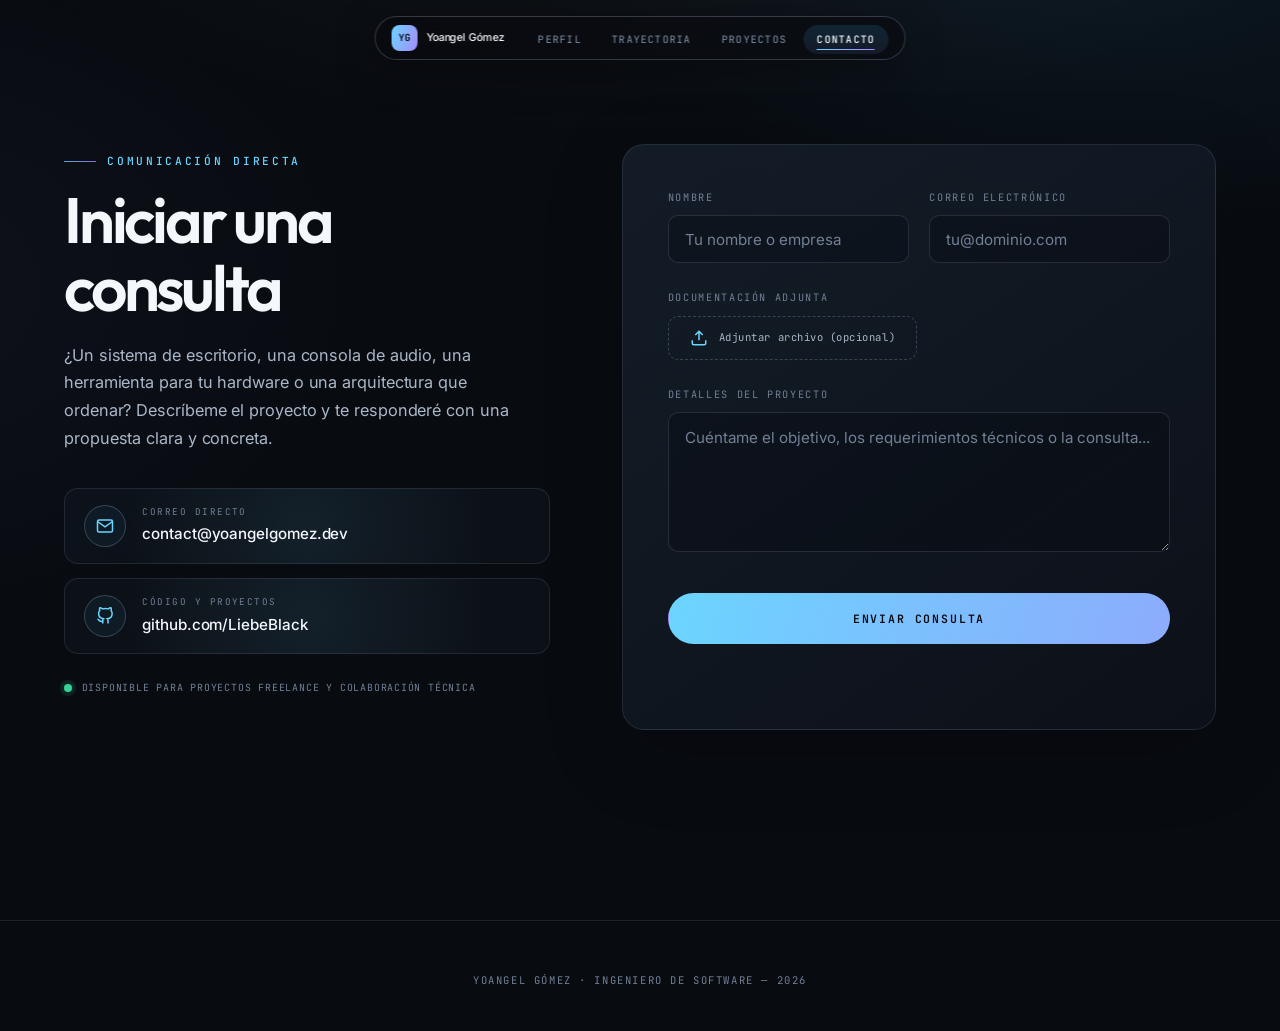
==== docs/contacto.html @ 6a6c7d54 "Add richer portfolio interactions Co-authored-by: Copilot App <223556219+Copilot@users.noreply.githu" ====
<!DOCTYPE html>
<html lang="es" data-theme="dark">
<head>
    <meta charset="UTF-8">
    <meta name="viewport" content="width=device-width, initial-scale=1.0">
    <title>Contacto | Yoangel Gómez — Ingeniería de Software</title>
    <meta name="theme-color" content="#07070b">
    <meta name="description" content="Contacta con Yoangel Gómez para consultas de desarrollo de software de sistemas: C++ nativo y Direct3D 11, audio DSP en Python, aplicaciones de escritorio e integraciones WebUSB con hardware.">
    <meta name="author" content="Yoangel Gómez">
    <link rel="canonical" href="https://liebeblack.github.io/LiebeBlack/contacto.html">
    <link rel="icon" href="favicon.ico" type="image/x-icon">

    <meta property="og:title" content="Contacto | Yoangel Gómez — Ingeniería de Software">
    <meta property="og:description" content="Consultas sobre desarrollo de software, arquitectura de sistemas y proyectos de ingeniería.">
    <meta property="og:type" content="website">

    <!-- Fonts & Performance -->
    <link rel="preconnect" href="https://fonts.googleapis.com">
    <link rel="preconnect" href="https://fonts.gstatic.com" crossorigin>
    <link rel="dns-prefetch" href="https://fonts.googleapis.com">
    <link href="https://fonts.googleapis.com/css2?family=Inter:ital,wght@0,300;0,400;0,500;0,600;1,400&family=JetBrains+Mono:wght@400;500;700&family=Outfit:wght@300;400;500;600;700&display=swap" rel="stylesheet">

    <noscript>
        <style>
            .preloader { display: none !important; }
            [data-aos] { opacity: 1 !important; transform: none !important; filter: none !important; }
        </style>
    </noscript>
    <link rel="stylesheet" href="css/base.css?v=11.0">
    <link rel="stylesheet" href="css/contact.css?v=11.0">
</head>
<body class="contact-page">

    <!-- Preloader -->
    <div id="preloader" class="preloader">
        <div class="preloader__ring"></div>
        <div class="preloader__logo">YG</div>
        <span class="preloader__status">Cargando sistemas</span>
    </div>

    <div class="scroll-progress" aria-hidden="true"></div>

    <!-- Navbar -->
    <nav class="nav-contact" id="nav" aria-label="Navegación principal">
        <div class="nav-contact__inner">
            <a class="nav-brand" href="index.html" aria-label="Yoangel Gómez, inicio">
                <span class="nav-brand__mark">YG</span>
                <span class="nav-brand__name">Yoangel Gómez</span>
            </a>
            <ul class="nav-contact__links" id="nav-links">
                <li><a href="index.html#perfil">Perfil</a></li>
                <li><a href="index.html#experiencia">Trayectoria</a></li>
                <li><a href="index.html#proyectos">Proyectos</a></li>
                <li><a href="contacto.html" aria-current="page">Contacto</a></li>
            </ul>
        </div>
    </nav>

    <main>
        <section class="contact-section" id="contacto">
            <div class="contact-shell">

                <!-- Info & channels -->
                <div class="contact-aside" data-aos="fade-up">
                    <span class="section-label">Comunicación directa</span>
                    <h1 class="title-extreme">Iniciar una consulta</h1>
                    <p class="contact-intro">
                        ¿Un sistema de escritorio, una consola de audio, una herramienta para tu
                        hardware o una arquitectura que ordenar? Descríbeme el proyecto y te
                        responderé con una propuesta clara y concreta.
                    </p>

                    <div class="contact-channels">
                        <a href="mailto:contact@yoangelgomez.dev" class="channel-card">
                            <span class="channel-card__icon" aria-hidden="true">
                                <svg width="18" height="18" viewBox="0 0 24 24" fill="none" stroke="currentColor" stroke-width="2"><path d="M4 4h16c1.1 0 2 .9 2 2v12c0 1.1-.9 2-2 2H4c-1.1 0-2-.9-2-2V6c0-1.1.9-2 2-2z"></path><polyline points="22,6 12,13 2,6"></polyline></svg>
                            </span>
                            <span class="channel-card__body">
                                <span class="channel-card__label">Correo directo</span>
                                <span class="channel-card__value">contact@yoangelgomez.dev</span>
                            </span>
                        </a>

                        <a href="https://github.com/LiebeBlack" target="_blank" rel="noopener noreferrer" class="channel-card">
                            <span class="channel-card__icon" aria-hidden="true">
                                <svg width="18" height="18" viewBox="0 0 24 24" fill="none" stroke="currentColor" stroke-width="2"><path d="M9 19c-5 1.5-5-2.5-7-3m14 6v-3.87a3.37 3.37 0 0 0-.94-2.61c3.14-.35 6.44-1.54 6.44-7A5.44 5.44 0 0 0 20 4.77 5.07 5.07 0 0 0 19.91 1S18.73.65 16 2.48a13.38 13.38 0 0 0-7 0C6.27.65 5.09 1 5.09 1A5.07 5.07 0 0 0 5 4.77a5.44 5.44 0 0 0-1.5 3.78c0 5.42 3.3 6.61 6.44 7A3.37 3.37 0 0 0 9 18.13V22"></path></svg>
                            </span>
                            <span class="channel-card__body">
                                <span class="channel-card__label">Código y proyectos</span>
                                <span class="channel-card__value">github.com/LiebeBlack</span>
                            </span>
                        </a>
                    </div>

                    <p class="contact-note">
                        <span class="contact-note__dot" aria-hidden="true"></span>
                        Disponible para proyectos freelance y colaboración técnica
                    </p>
                </div>

                <!-- Form -->
                <div class="contact-form-wrapper" data-aos="fade-up" data-aos-delay="150">
                    <form id="contact-form" action="https://formspree.io/f/xpqopvkd" method="POST" enctype="multipart/form-data">
                        <input type="hidden" name="_subject" value="Nueva consulta desde el portafolio — Yoangel Gómez">

                        <div class="form-row">
                            <div class="form-group">
                                <label for="name" class="form-label">Nombre</label>
                                <input type="text" id="name" name="name" class="form-input" placeholder="Tu nombre o empresa" autocomplete="name" required>
                            </div>

                            <div class="form-group">
                                <label for="email" class="form-label">Correo electrónico</label>
                                <input type="email" id="email" name="email" class="form-input" placeholder="tu@dominio.com" autocomplete="email" inputmode="email" required>
                            </div>
                        </div>

                        <div class="form-group">
                            <label class="form-label">Documentación adjunta</label>
                            <div class="file-input-wrapper">
                                <label for="file-upload" class="file-label">
                                    <svg width="18" height="18" viewBox="0 0 24 24" fill="none" stroke="currentColor" stroke-width="2" aria-hidden="true"><path d="M21 15v4a2 2 0 0 1-2 2H5a2 2 0 0 1-2-2v-4M17 8l-5-5-5 5M12 3v12"/></svg>
                                    <span id="file-name">Adjuntar archivo (opcional)</span>
                                </label>
                                <input type="file" id="file-upload" name="attachment">
                            </div>
                        </div>

                        <div class="form-group">
                            <label for="message" class="form-label">Detalles del proyecto</label>
                            <textarea id="message" name="message" class="form-input" placeholder="Cuéntame el objetivo, los requerimientos técnicos o la consulta..." required></textarea>
                        </div>

                        <button type="submit" class="btn-extreme">
                            Enviar consulta
                        </button>

                        <div id="status" class="form-status" role="status" aria-live="polite"></div>
                    </form>
                </div>

            </div>
        </section>
    </main>

    <!-- Footer -->
    <footer class="footer-contact">
        <p class="footer-copyright">
            Yoangel Gómez · Ingeniero de Software — 2026
        </p>
    </footer>

    <script src="js/common.js?v=11.0"></script>
    <script src="js/contact.js?v=11.0"></script>
</body>
</html>
---- docs/css/base.css ----
/*
 * Yoangel Gómez — Shared Base v8 · Flat Dark Minimal
 * Design tokens, page surface, preloader, reveal engine, scroll progress,
 * floating nav and shared primitives. Loaded by every page.
 */

/* ── Design tokens ─────────────────────────────── */
:root {
    color-scheme: dark;

    /* Surfaces */
    --bg-0: #07070b;
    --bg-1: #0d0d12;
    --bg-2: #12121a;
    --line-0: rgba(255, 255, 255, 0.08);
    --line-1: rgba(255, 255, 255, 0.15);

    /* Text */
    --tx-0: #f4f5f8;
    --tx-1: #b8bcc7;
    --tx-2: #7a7f8d;

    /* Accent */
    --accent: #38bdf8;
    --accent-2: #818cf8;
    --accent-soft: rgba(56, 189, 248, 0.1);
    --grad: linear-gradient(92deg, #38bdf8 10%, #818cf8 90%);
    --glow: rgba(56, 189, 248, 0.35);

    /* Type */
    --font-title: 'Outfit', sans-serif;
    --font-body: 'Inter', sans-serif;
    --font-mono: 'JetBrains Mono', monospace;

    /* Motion & shape */
    --ease: cubic-bezier(0.16, 1, 0.3, 1);
    --r-lg: 18px;
    --r-md: 12px;
    --container: 1120px;
}

/* ── Final interaction layer ──────────────────── */
:root {
    --bg-0: #080b10;
    --bg-1: rgba(17, 23, 32, 0.76);
    --bg-2: rgba(22, 30, 42, 0.9);
    --line-0: rgba(183, 205, 232, 0.12);
    --line-1: rgba(183, 205, 232, 0.24);
    --tx-0: #f4f7fb;
    --tx-1: #aab7c8;
    --tx-2: #718096;
    --accent: #6bd5ff;
    --accent-2: #a78bfa;
    --accent-soft: rgba(107, 213, 255, 0.1);
    --grad: linear-gradient(110deg, #6bd5ff 0%, #a78bfa 100%);
    --glow: rgba(107, 213, 255, 0.24);
    --r-lg: 22px;
    --r-md: 14px;
    --container: 1180px;
}

body {
    background:
        radial-gradient(900px 500px at 80% -10%, rgba(107, 213, 255, 0.09), transparent 70%),
        radial-gradient(760px 520px at -10% 30%, rgba(167, 139, 250, 0.07), transparent 68%),
        linear-gradient(180deg, #080b10 0%, #0b1018 55%, #080b10 100%);
}

body::before {
    content: '';
    position: fixed;
    inset: 0;
    pointer-events: none;
    opacity: 0.22;
    background-image: linear-gradient(rgba(255,255,255,.025) 1px, transparent 1px),
        linear-gradient(90deg, rgba(255,255,255,.025) 1px, transparent 1px);
    background-size: 56px 56px;
    mask-image: linear-gradient(to bottom, black, transparent 75%);
}

.nav-contact__inner {
    align-items: center;
    gap: 1.25rem;
    padding: 0.45rem 0.55rem 0.45rem 0.75rem;
    background: rgba(8, 11, 16, 0.72);
    border-color: rgba(183, 205, 232, 0.18);
}

.nav-brand {
    display: inline-flex;
    align-items: center;
    gap: 0.55rem;
    color: var(--tx-0);
    text-decoration: none;
    white-space: nowrap;
}

.nav-brand__mark {
    display: grid;
    place-items: center;
    width: 26px;
    height: 26px;
    border-radius: 8px;
    background: var(--grad);
    color: #081018;
    font: 700 0.61rem/1 var(--font-mono);
}

.nav-brand__name {
    font: 500 0.67rem/1 var(--font-body);
}

.nav-contact__links a {
    font-family: var(--font-body);
    font-size: 0.67rem;
    font-weight: 500;
    letter-spacing: 0.01em;
    text-transform: none;
}

.nav-contact__links a::after {
    content: '';
    position: absolute;
    left: 0.85rem;
    right: 0.85rem;
    bottom: 0.27rem;
    height: 1px;
    background: var(--grad);
    transform: scaleX(0);
    transform-origin: center;
    transition: transform 0.35s var(--ease);
}

.nav-contact__links a:hover::after,
.nav-contact__links a.active::after,
.nav-contact__links a[aria-current="page"]::after {
    transform: scaleX(1);
}

.pointer-depth .project-card,
.pointer-depth .service-item,
.pointer-depth .profile-card,
.pointer-depth .stack-col,
.pointer-depth .channel-card {
    background-image: radial-gradient(280px circle at var(--pointer-x, 50%) var(--pointer-y, 50%), rgba(107, 213, 255, .08), transparent 65%);
}

@media (max-width: 640px) {
    .nav-contact__inner { gap: 0.25rem; }
    .nav-brand__name { display: none; }
    .nav-contact__links a { font-size: 0.61rem; padding-inline: 0.5rem; }
    .nav-contact__links a::after { left: 0.5rem; right: 0.5rem; }
}

@media (prefers-reduced-motion: reduce) {
    body::before { display: none; }
    .nav-contact__links a::after { transition: none; }
}

/* ── Reset & base ──────────────────────────────── */
*,
*::before,
*::after {
    box-sizing: border-box;
}

html {
    scroll-behavior: smooth;
    -webkit-font-smoothing: antialiased;
    -moz-osx-font-smoothing: grayscale;
    text-rendering: optimizeLegibility;
}

html,
body {
    overflow-x: hidden;
    width: 100%;
    max-width: 100vw;
}

body {
    margin: 0;
    min-height: 100vh;
    background:
        radial-gradient(1100px 520px at 50% -220px, rgba(255, 255, 255, 0.05), transparent 70%),
        radial-gradient(900px 460px at 88% -5%, rgba(56, 189, 248, 0.07), transparent 65%),
        radial-gradient(820px 520px at -12% 32%, rgba(129, 140, 248, 0.055), transparent 65%),
        var(--bg-0);
    background-attachment: fixed;
    color: var(--tx-1);
    font-family: var(--font-body);
    font-size: 16px;
    line-height: 1.6;
    letter-spacing: -0.005em;
    -webkit-tap-highlight-color: transparent;
}

::selection {
    background: var(--accent);
    color: #06121b;
}

/* Slim scrollbar */
::-webkit-scrollbar {
    width: 10px;
}
::-webkit-scrollbar-track {
    background: var(--bg-0);
}
::-webkit-scrollbar-thumb {
    background: #26262f;
    border-radius: 6px;
    border: 2px solid var(--bg-0);
}
::-webkit-scrollbar-thumb:hover {
    background: #35353f;
}

:focus-visible {
    outline: 1px solid var(--accent);
    outline-offset: 3px;
    border-radius: 4px;
}

/* ── Scroll progress ───────────────────────────── */
.scroll-progress {
    position: fixed;
    top: 0;
    left: 0;
    right: 0;
    height: 2px;
    z-index: 3000;
    transform-origin: 0 50%;
    transform: scaleX(0);
    background: var(--grad);
    pointer-events: none;
}

/* ── Preloader ─────────────────────────────────── */
.preloader {
    position: fixed;
    inset: 0;
    z-index: 9999;
    background: var(--bg-0);
    display: flex;
    flex-direction: column;
    align-items: center;
    justify-content: center;
    gap: 1.4rem;
    transition: opacity 0.5s var(--ease), visibility 0.5s;
}

.preloader__ring {
    width: 38px;
    height: 38px;
    border-radius: 50%;
    border: 2px solid var(--line-1);
    border-top-color: var(--accent);
    border-right-color: var(--accent-2);
    animation: ringRotate 0.9s linear infinite;
}

@keyframes ringRotate {
    from { transform: rotate(0deg); }
    to { transform: rotate(360deg); }
}

.preloader__logo {
    font-family: var(--font-title);
    font-size: 1.35rem;
    font-weight: 700;
    letter-spacing: 0.3em;
    text-indent: 0.3em;
    color: var(--tx-0);
}

.preloader__status {
    font-family: var(--font-mono);
    font-size: 0.62rem;
    letter-spacing: 0.25em;
    text-transform: uppercase;
    color: var(--tx-2);
}

.preloader.hidden {
    opacity: 0;
    visibility: hidden;
    pointer-events: none;
}

/* ── Scroll reveal engine ────────────────────────
   Hidden state only applies when JS is running (html.js).
   Without JS — or if the script fails — content stays visible. */
html.js [data-aos] {
    opacity: 0;
    transform: translateY(16px);
    transition: opacity 0.85s var(--ease), transform 0.85s var(--ease);
}

html.js [data-aos].aos-animate {
    opacity: 1;
    transform: none;
}

html.js [data-aos][data-aos-delay="100"] { transition-delay: 60ms; }
html.js [data-aos][data-aos-delay="150"] { transition-delay: 90ms; }
html.js [data-aos][data-aos-delay="200"] { transition-delay: 120ms; }
html.js [data-aos][data-aos-delay="250"] { transition-delay: 150ms; }
html.js [data-aos][data-aos-delay="300"] { transition-delay: 180ms; }
html.js [data-aos][data-aos-delay="350"] { transition-delay: 210ms; }
html.js [data-aos][data-aos-delay="400"] { transition-delay: 240ms; }
html.js [data-aos][data-aos-delay="450"] { transition-delay: 270ms; }
html.js [data-aos][data-aos-delay="500"] { transition-delay: 300ms; }

/* ── Navigation: floating pill ─────────────────── */
.nav-contact {
    position: fixed;
    top: 1rem;
    left: 50%;
    transform: translateX(-50%);
    width: auto;
    max-width: calc(100vw - 1.5rem);
    z-index: 1000;
}

.nav-contact__inner {
    background: rgba(10, 10, 14, 0.62);
    backdrop-filter: blur(18px) saturate(150%);
    -webkit-backdrop-filter: blur(18px) saturate(150%);
    border: 1px solid var(--line-1);
    border-radius: 100px;
    padding: 0.5rem 1rem;
    display: flex;
    justify-content: center;
    box-shadow: 0 10px 40px rgba(0, 0, 0, 0.35);
    transition: background 0.4s var(--ease), border-color 0.4s var(--ease),
                box-shadow 0.4s var(--ease);
}

.nav-contact.scrolled .nav-contact__inner {
    background: rgba(10, 10, 14, 0.88);
    border-color: var(--line-1);
    box-shadow: 0 14px 44px rgba(0, 0, 0, 0.45);
}

.nav-contact__links {
    display: flex;
    gap: 0.2rem;
    list-style: none;
    margin: 0;
    padding: 0;
}

.nav-contact__links a {
    position: relative;
    color: var(--tx-2);
    text-decoration: none;
    font-family: var(--font-mono);
    font-size: 0.64rem;
    font-weight: 500;
    text-transform: uppercase;
    letter-spacing: 0.12em;
    padding: 0.5rem 0.85rem;
    border-radius: 100px;
    transition: color 0.3s var(--ease), background 0.3s var(--ease);
    white-space: nowrap;
}

.nav-contact__links a:hover {
    color: var(--tx-0);
}

.nav-contact__links a.active,
.nav-contact__links a[aria-current="page"] {
    color: var(--tx-0);
    background: linear-gradient(180deg, rgba(56, 189, 248, 0.14), rgba(129, 140, 248, 0.1));
}

/* ── Footer primitives ─────────────────────────── */
.footer-contact {
    margin-top: 5rem;
    padding: 3.2rem 5% 2.6rem;
    text-align: center;
    border-top: 1px solid var(--line-0);
}

.footer-copyright {
    font-size: 0.66rem;
    color: var(--tx-2);
    font-family: var(--font-mono);
    text-transform: uppercase;
    letter-spacing: 0.15em;
    margin: 0;
}

/* ── Shared typography primitives ──────────────── */
.section-label {
    font-family: var(--font-mono);
    font-size: 0.7rem;
    font-weight: 500;
    color: var(--accent);
    text-transform: uppercase;
    letter-spacing: 0.24em;
    display: inline-flex;
    align-items: center;
    gap: 0.7rem;
}

.section-label::before {
    content: '';
    width: 2rem;
    height: 1px;
    background: var(--grad);
    opacity: 0.8;
}

/* ── Buttons ───────────────────────────────────── */
.btn {
    display: inline-flex;
    align-items: center;
    justify-content: center;
    gap: 0.5rem;
    padding: 0.85rem 1.8rem;
    border-radius: 100px;
    font-family: var(--font-mono);
    font-size: 0.68rem;
    font-weight: 600;
    letter-spacing: 0.12em;
    text-transform: uppercase;
    text-decoration: none;
    cursor: pointer;
    border: 1px solid transparent;
    transition: background 0.35s var(--ease), color 0.35s var(--ease),
                border-color 0.35s var(--ease), transform 0.35s var(--ease),
                box-shadow 0.35s var(--ease);
}

.btn--primary {
    background: linear-gradient(92deg, #38bdf8, #818cf8);
    color: #05070d;
}

.btn--primary:hover {
    transform: translateY(-2px);
    box-shadow: 0 12px 34px rgba(56, 189, 248, 0.28);
}

.btn--ghost {
    border-color: var(--line-1);
    color: var(--tx-1);
    background: transparent;
}

.btn--ghost:hover {
    border-color: var(--accent);
    color: var(--tx-0);
    background: var(--accent-soft);
    transform: translateY(-2px);
}

/* ── Responsive nav ────────────────────────────── */
@media (max-width: 640px) {
    .nav-contact {
        top: 0.7rem;
        max-width: calc(100vw - 1rem);
    }

    .nav-contact__inner {
        padding: 0.32rem 0.4rem;
    }

    .nav-contact__links {
        gap: 0;
    }

    .nav-contact__links a {
        font-size: 0.56rem;
        letter-spacing: 0.07em;
        padding: 0.5rem 0.55rem;
    }
}

@media (max-width: 380px) {
    .nav-contact__links a {
        font-size: 0.52rem;
        padding: 0.5rem 0.42rem;
        letter-spacing: 0.03em;
    }
}

/* ── Reduced motion ────────────────────────────── */
@media (prefers-reduced-motion: reduce) {
    html {
        scroll-behavior: auto;
    }

    /* ── Active visual system ─────────────────────── */
    :root {
        --bg-0: #080b10;
        --bg-1: rgba(17, 23, 32, 0.76);
        --bg-2: rgba(22, 30, 42, 0.9);
        --line-0: rgba(183, 205, 232, 0.12);
        --line-1: rgba(183, 205, 232, 0.24);
        --tx-0: #f4f7fb;
        --tx-1: #aab7c8;
        --tx-2: #718096;
        --accent: #6bd5ff;
        --accent-2: #a78bfa;
        --accent-soft: rgba(107, 213, 255, 0.1);
        --grad: linear-gradient(110deg, #6bd5ff 0%, #a78bfa 100%);
        --glow: rgba(107, 213, 255, 0.24);
        --r-lg: 22px;
        --r-md: 14px;
        --container: 1180px;
    }

    body {
        background:
            radial-gradient(900px 500px at 80% -10%, rgba(107, 213, 255, 0.09), transparent 70%),
            radial-gradient(760px 520px at -10% 30%, rgba(167, 139, 250, 0.07), transparent 68%),
            linear-gradient(180deg, #080b10 0%, #0b1018 55%, #080b10 100%);
    }

    body::before {
        content: '';
        position: fixed;
        inset: 0;
        pointer-events: none;
        opacity: 0.22;
        background-image: linear-gradient(rgba(255,255,255,.025) 1px, transparent 1px),
            linear-gradient(90deg, rgba(255,255,255,.025) 1px, transparent 1px);
        background-size: 56px 56px;
        mask-image: linear-gradient(to bottom, black, transparent 75%);
    }

    .nav-contact__inner {
        align-items: center;
        gap: 1.25rem;
        padding: 0.45rem 0.55rem 0.45rem 0.75rem;
        background: rgba(8, 11, 16, 0.72);
        border-color: rgba(183, 205, 232, 0.18);
    }

    .nav-brand {
        display: inline-flex;
        align-items: center;
        gap: 0.55rem;
        color: var(--tx-0);
        text-decoration: none;
        white-space: nowrap;
    }

    .nav-brand__mark {
        display: grid;
        place-items: center;
        width: 26px;
        height: 26px;
        border-radius: 8px;
        background: var(--grad);
        color: #081018;
        font: 700 0.61rem/1 var(--font-mono);
        letter-spacing: 0.04em;
    }

    .nav-brand__name {
        font: 500 0.67rem/1 var(--font-body);
        letter-spacing: 0.01em;
    }

    .nav-contact__links a {
        font-family: var(--font-body);
        font-size: 0.67rem;
        font-weight: 500;
        letter-spacing: 0.01em;
        text-transform: none;
    }

    .nav-contact__links a::after {
        content: '';
        position: absolute;
        left: 0.85rem;
        right: 0.85rem;
        bottom: 0.27rem;
        height: 1px;
        background: var(--grad);
        transform: scaleX(0);
        transform-origin: center;
        transition: transform 0.35s var(--ease);
    }

    .nav-contact__links a:hover::after,
    .nav-contact__links a.active::after,
    .nav-contact__links a[aria-current="page"]::after {
        transform: scaleX(1);
    }

    .footer-contact { border-top-color: var(--line-0); }

    @media (max-width: 640px) {
        .nav-contact__inner { gap: 0.25rem; }
        .nav-brand__name { display: none; }
        .nav-contact__links a { font-size: 0.61rem; padding-inline: 0.5rem; }
        .nav-contact__links a::after { left: 0.5rem; right: 0.5rem; }
    }

    @media (prefers-reduced-motion: reduce) {
        body::before { display: none; }
        .nav-contact__links a::after { transition: none; }
    }

    /* ── Refined visual system ──────────────────────
       A quieter surface, stronger hierarchy and one accent language. */
    :root {
        --bg-0: #080b10;
        --bg-1: rgba(17, 23, 32, 0.76);
        --bg-2: rgba(22, 30, 42, 0.9);
        --line-0: rgba(183, 205, 232, 0.12);
        --line-1: rgba(183, 205, 232, 0.24);
        --tx-0: #f4f7fb;
        --tx-1: #aab7c8;
        --tx-2: #718096;
        --accent: #6bd5ff;
        --accent-2: #a78bfa;
        --accent-soft: rgba(107, 213, 255, 0.1);
        --grad: linear-gradient(110deg, #6bd5ff 0%, #a78bfa 100%);
        --glow: rgba(107, 213, 255, 0.24);
        --r-lg: 22px;
        --r-md: 14px;
        --container: 1180px;
    }

    body {
        background:
            radial-gradient(900px 500px at 80% -10%, rgba(107, 213, 255, 0.09), transparent 70%),
            radial-gradient(760px 520px at -10% 30%, rgba(167, 139, 250, 0.07), transparent 68%),
            linear-gradient(180deg, #080b10 0%, #0b1018 55%, #080b10 100%);
    }

    body::before {
        content: '';
        position: fixed;
        inset: 0;
        pointer-events: none;
        opacity: 0.22;
        background-image: linear-gradient(rgba(255,255,255,.025) 1px, transparent 1px),
            linear-gradient(90deg, rgba(255,255,255,.025) 1px, transparent 1px);
        background-size: 56px 56px;
        mask-image: linear-gradient(to bottom, black, transparent 75%);
    }

    .nav-contact__inner {
        align-items: center;
        gap: 1.25rem;
        padding: 0.45rem 0.55rem 0.45rem 0.75rem;
        background: rgba(8, 11, 16, 0.72);
        border-color: rgba(183, 205, 232, 0.18);
    }

    .nav-brand {
        display: inline-flex;
        align-items: center;
        gap: 0.55rem;
        color: var(--tx-0);
        text-decoration: none;
        white-space: nowrap;
    }

    .nav-brand__mark {
        display: grid;
        place-items: center;
        width: 26px;
        height: 26px;
        border-radius: 8px;
        background: var(--grad);
        color: #081018;
        font: 700 0.61rem/1 var(--font-mono);
        letter-spacing: 0.04em;
    }

    .nav-brand__name {
        font: 500 0.67rem/1 var(--font-body);
        letter-spacing: 0.01em;
    }

    .nav-contact__links a {
        font-family: var(--font-body);
        font-size: 0.67rem;
        font-weight: 500;
        letter-spacing: 0.01em;
        text-transform: none;
    }

    .footer-contact {
        border-top-color: var(--line-0);
    }

    @media (max-width: 640px) {
        .nav-contact__inner { gap: 0.25rem; }
        .nav-brand__name { display: none; }
        .nav-contact__links a { font-size: 0.61rem; padding-inline: 0.5rem; }
    }

    *,
    *::before,
    *::after {
        animation-duration: 0.01ms !important;
        animation-iteration-count: 1 !important;
        transition-duration: 0.01ms !important;
    }

    html.js [data-aos] {
        opacity: 1 !important;
        transform: none !important;
    }
}
---- docs/css/contact.css ----
/*
 * Yoangel Gómez — Contact Page v8 · Flat Dark Minimal
 * Loaded with base.css. Page-specific layout, channels & form.
 */

/* ── Layout ────────────────────────────────────── */
.contact-page main {
    min-height: calc(100svh - 60px);
}

.contact-section {
    padding: 8.5rem 5% 5rem;
}

.contact-shell {
    width: 100%;
    max-width: var(--container);
    margin: 0 auto;
    display: grid;
    grid-template-columns: 0.9fr 1.1fr;
    gap: clamp(2.5rem, 6vw, 4.5rem);
    align-items: start;
}

/* ── Aside: heading, intro, channels ───────────── */
.contact-aside {
    position: sticky;
    top: 7rem;
}

.contact-aside .title-extreme {
    margin: 1rem 0 0;
    font-family: var(--font-title);
    font-size: clamp(2.1rem, 4.6vw, 3.1rem);
    font-weight: 600;
    line-height: 1.05;
    letter-spacing: -0.03em;
    color: var(--tx-0);
    text-transform: none;
}

.contact-intro {
    margin: 1.3rem 0 0;
    max-width: 46ch;
    font-size: 0.98rem;
    line-height: 1.7;
    color: var(--tx-1);
}

.contact-channels {
    display: flex;
    flex-direction: column;
    gap: 0.9rem;
    margin-top: 2.2rem;
}

.channel-card {
    display: flex;
    align-items: center;
    gap: 1rem;
    padding: 1rem 1.2rem;
    background: var(--bg-1);
    border: 1px solid var(--line-0);
    border-radius: var(--r-md);
    text-decoration: none;
    transition: border-color 0.3s var(--ease), background 0.3s var(--ease),
                transform 0.3s var(--ease);
}

.channel-card:hover {
    border-color: var(--line-1);
    background: var(--bg-2);
    transform: translateY(-2px);
}

.channel-card__icon {
    flex-shrink: 0;
    width: 42px;
    height: 42px;
    display: inline-flex;
    align-items: center;
    justify-content: center;
    border-radius: 50%;
    border: 1px solid var(--line-1);
    color: var(--accent);
    background: rgba(56, 189, 248, 0.06);
}

.channel-card__body {
    display: flex;
    flex-direction: column;
    gap: 0.15rem;
    min-width: 0;
}

.channel-card__label {
    font-family: var(--font-mono);
    font-size: 0.58rem;
    text-transform: uppercase;
    letter-spacing: 0.16em;
    color: var(--tx-2);
}

.channel-card__value {
    font-size: 0.95rem;
    font-weight: 500;
    color: var(--tx-0);
    word-break: break-word;
}

.contact-note {
    display: inline-flex;
    align-items: center;
    gap: 0.6rem;
    margin: 1.6rem 0 0;
    font-family: var(--font-mono);
    font-size: 0.62rem;
    letter-spacing: 0.08em;
    text-transform: uppercase;
    color: var(--tx-2);
}

.contact-note__dot {
    width: 8px;
    height: 8px;
    border-radius: 50%;
    background: #34d399;
    box-shadow: 0 0 0 4px rgba(52, 211, 153, 0.12);
    animation: dotPulse 2.2s var(--ease) infinite;
}

@keyframes dotPulse {
    0%, 100% { box-shadow: 0 0 0 3px rgba(52, 211, 153, 0.14); }
    50% { box-shadow: 0 0 0 7px rgba(52, 211, 153, 0.04); }
}

/* ── Form card ─────────────────────────────────── */
.contact-form-wrapper {
    background: var(--bg-1);
    border: 1px solid var(--line-0);
    border-radius: var(--r-lg);
    padding: clamp(1.9rem, 4vw, 2.8rem);
}

.contact-form-wrapper[data-aos] {
    transition-duration: 0.7s;
}

.form-row {
    display: grid;
    grid-template-columns: 1fr 1fr;
    gap: 1.3rem;
}

.form-group {
    margin-bottom: 1.7rem;
}

.form-label {
    display: block;
    font-family: var(--font-mono);
    font-size: 0.64rem;
    letter-spacing: 0.16em;
    text-transform: uppercase;
    color: var(--tx-2);
    margin-bottom: 0.55rem;
    transition: color 0.3s var(--ease);
}

.form-group:focus-within .form-label {
    color: var(--accent);
}

.form-input {
    width: 100%;
    background: rgba(255, 255, 255, 0.025);
    border: 1px solid var(--line-0);
    border-radius: 10px;
    padding: 0.85rem 1rem;
    color: var(--tx-0);
    font-family: var(--font-body);
    font-size: 0.95rem;
    transition: border-color 0.3s var(--ease), background 0.3s var(--ease),
                box-shadow 0.3s var(--ease);
}

.form-input::placeholder {
    color: var(--tx-2);
}

.form-input:focus {
    outline: none;
    border-color: var(--accent);
    background: rgba(56, 189, 248, 0.04);
    box-shadow: 0 0 0 3px rgba(56, 189, 248, 0.12);
}

textarea.form-input {
    min-height: 140px;
    resize: vertical;
    line-height: 1.6;
}

/* File input */
.file-input-wrapper {
    margin-top: 0.35rem;
}

.file-label {
    display: inline-flex;
    align-items: center;
    gap: 0.7rem;
    max-width: 100%;
    cursor: pointer;
    padding: 0.75rem 1.3rem;
    border: 1px dashed var(--line-1);
    border-radius: 10px;
    color: var(--tx-1);
    font-family: var(--font-mono);
    font-size: 0.66rem;
    letter-spacing: 0.05em;
    transition: color 0.3s var(--ease), border-color 0.3s var(--ease),
                background 0.3s var(--ease);
}

.file-label span {
    overflow: hidden;
    text-overflow: ellipsis;
    white-space: nowrap;
}

.file-label:hover {
    color: var(--tx-0);
    border-color: var(--accent);
    background: var(--accent-soft);
}

.file-label svg {
    flex-shrink: 0;
    color: var(--accent);
}

input[type="file"] {
    display: none;
}

/* Submit */
.btn-extreme {
    width: 100%;
    padding: 1.05rem 1.6rem;
    margin-top: 0.4rem;
    border-radius: 100px;
    border: 1px solid transparent;
    background: linear-gradient(92deg, #38bdf8, #818cf8);
    color: #05070d;
    font-family: var(--font-mono);
    font-size: 0.72rem;
    font-weight: 600;
    letter-spacing: 0.16em;
    text-transform: uppercase;
    cursor: pointer;
    transition: background 0.35s var(--ease), transform 0.35s var(--ease),
                box-shadow 0.35s var(--ease), opacity 0.35s var(--ease);
}

.btn-extreme:hover {
    box-shadow: 0 12px 34px rgba(56, 189, 248, 0.28);
    transform: translateY(-2px);
}

.btn-extreme:disabled {
    cursor: wait;
    opacity: 0.65;
    transform: none;
    box-shadow: none;
}

/* Status line */
.form-status {
    margin-top: 1.5rem;
    min-height: 1.6em;
    text-align: center;
    font-family: var(--font-mono);
    font-size: 0.64rem;
    letter-spacing: 0.08em;
    text-transform: uppercase;
    color: var(--accent);
    opacity: 0;
    transform: translateY(4px);
    transition: opacity 0.4s var(--ease), transform 0.4s var(--ease);
}

.form-status.visible {
    opacity: 1;
    transform: none;
}

.form-status--success {
    color: #34d399;
}

.form-status--error {
    color: #f87171;
}

/* ── Responsive ────────────────────────────────── */
@media (max-width: 860px) {
    .contact-section {
        padding-top: 7.5rem;
    }

    .contact-shell {
        grid-template-columns: 1fr;
        gap: 2.8rem;
    }

    .contact-aside {
        position: static;
        max-width: 640px;
    }
}

@media (max-width: 560px) {
    .contact-section {
        padding: 6.5rem 6% 3rem;
    }

    /* ── Motion and interaction layer ─────────────── */
    .contact-section { padding-top: 9rem; }
    .contact-aside .title-extreme { font-size: clamp(2.6rem, 5vw, 4rem); letter-spacing: -0.05em; }
    .contact-intro { font-size: 1.02rem; }
    .contact-form-wrapper {
        background: linear-gradient(145deg, rgba(21, 30, 42, .92), rgba(13, 18, 26, .86));
        box-shadow: 0 24px 80px rgba(0, 0, 0, .2);
    }
    .channel-card { background: rgba(17, 23, 32, .58); }
    .channel-card:hover { border-color: rgba(107, 213, 255, .36); }
    .form-input { background: rgba(4, 8, 13, .28); border-color: rgba(183, 205, 232, .14); }
    .form-input:focus { border-color: var(--accent); box-shadow: 0 0 0 4px rgba(107, 213, 255, .1); }
    .btn-extreme { background: var(--grad); }
    .contact-form-wrapper::before {
        content: '';
        position: absolute;
        inset: 0;
        border-radius: inherit;
        background: linear-gradient(120deg, transparent 35%, rgba(255,255,255,.06), transparent 65%);
        transform: translateX(-120%);
        pointer-events: none;
        animation: formSheen 9s ease-in-out infinite;
    }

    .contact-form-wrapper { position: relative; overflow: hidden; }
    .contact-form-wrapper form { position: relative; z-index: 1; }

    @keyframes formSheen {
        0%, 55%, 100% { transform: translateX(-120%); }
        75% { transform: translateX(120%); }
    }

    @media (max-width: 860px) {
        .contact-section { padding-top: 8rem; }
    }

    @media (prefers-reduced-motion: reduce) {
        .contact-form-wrapper::before { animation: none; }
    }

    /* ── Editorial polish ─────────────────────────── */
    .contact-section { padding-top: 9rem; }
    .contact-aside .title-extreme { font-size: clamp(2.6rem, 5vw, 4rem); letter-spacing: -0.05em; }
    .contact-intro { font-size: 1.02rem; }
    .contact-form-wrapper {
        background: linear-gradient(145deg, rgba(21, 30, 42, .92), rgba(13, 18, 26, .86));
        box-shadow: 0 24px 80px rgba(0, 0, 0, .2);
    }
    .channel-card { background: rgba(17, 23, 32, .58); }
    .channel-card:hover { border-color: rgba(107, 213, 255, .36); }
    .form-input { background: rgba(4, 8, 13, .28); border-color: rgba(183, 205, 232, .14); }
    .form-input:focus { border-color: var(--accent); box-shadow: 0 0 0 4px rgba(107, 213, 255, .1); }
    .btn-extreme { background: var(--grad); }

    @media (max-width: 860px) {
        .contact-section { padding-top: 8rem; }
    }

    .form-row {
        grid-template-columns: 1fr;
        gap: 0;
    }
}

/* ── Final contact motion layer ──────────────── */
.contact-section { padding-top: 9rem; }
.contact-aside .title-extreme { font-size: clamp(2.6rem, 5vw, 4rem); letter-spacing: -.05em; }
.contact-intro { font-size: 1.02rem; }
.contact-form-wrapper {
    position: relative;
    overflow: hidden;
    background: linear-gradient(145deg, rgba(21,30,42,.92), rgba(13,18,26,.86));
    box-shadow: 0 24px 80px rgba(0,0,0,.2);
}

.contact-form-wrapper::before {
    content: '';
    position: absolute;
    inset: 0;
    border-radius: inherit;
    background: linear-gradient(120deg, transparent 35%, rgba(255,255,255,.06), transparent 65%);
    transform: translateX(-120%);
    pointer-events: none;
    animation: formSheen 9s ease-in-out infinite;
}

.contact-form-wrapper form { position: relative; z-index: 1; }
.channel-card { background: rgba(17,23,32,.58); }
.channel-card:hover { border-color: rgba(107,213,255,.36); }
.form-input { background: rgba(4,8,13,.28); border-color: rgba(183,205,232,.14); }
.form-input:focus { border-color: var(--accent); box-shadow: 0 0 0 4px rgba(107,213,255,.1); }
.btn-extreme { background: var(--grad); background-size: 180% 100%; animation: gradientShift 8s ease-in-out infinite; }

@keyframes formSheen { 0%,55%,100% { transform: translateX(-120%); } 75% { transform: translateX(120%); } }
@keyframes gradientShift { 0%,100% { background-position: 0% 50%; } 50% { background-position: 100% 50%; } }

@media (max-width: 860px) {
    .contact-section { padding-top: 8rem; }
}

@media (prefers-reduced-motion: reduce) {
    .contact-form-wrapper::before, .btn-extreme { animation: none; }
}
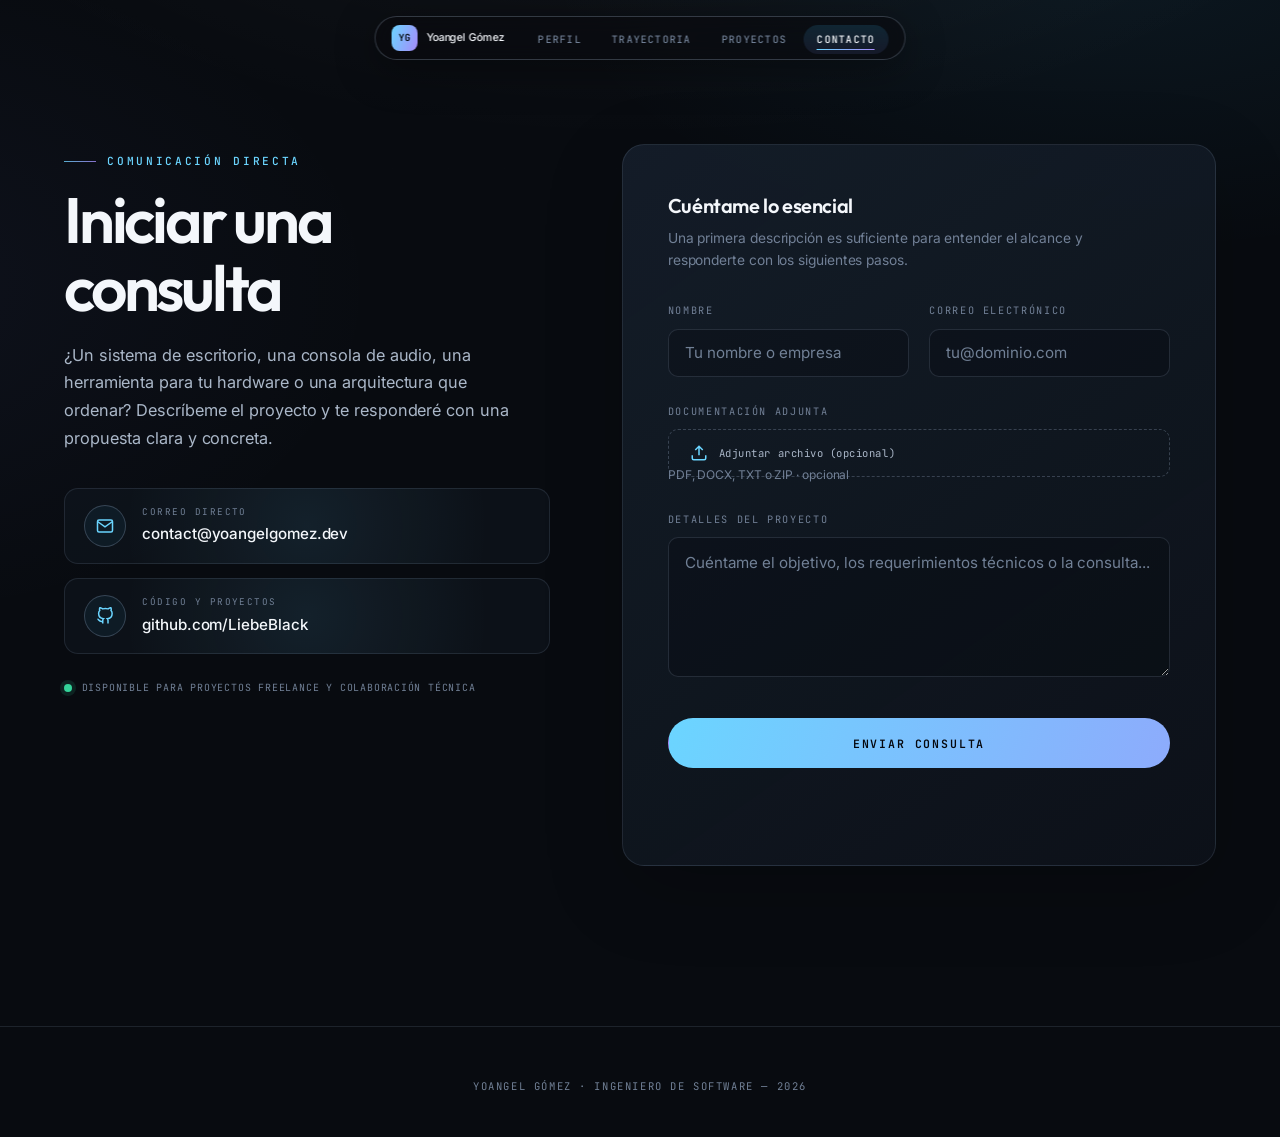
==== commit b0d5124a: "Polish contact experience Co-authored-by: Copilot App <223556219+Copilot@users.noreply.github.com>" ====
--- a/docs/contacto.html
+++ b/docs/contacto.html
@@ -26,8 +26,8 @@
             [data-aos] { opacity: 1 !important; transform: none !important; filter: none !important; }
         </style>
     </noscript>
-    <link rel="stylesheet" href="css/base.css?v=11.0">
-    <link rel="stylesheet" href="css/contact.css?v=11.0">
+    <link rel="stylesheet" href="css/base.css?v=12.0">
+    <link rel="stylesheet" href="css/contact.css?v=12.0">
 </head>
 <body class="contact-page">
 
@@ -102,11 +102,13 @@
                 <div class="contact-form-wrapper" data-aos="fade-up" data-aos-delay="150">
                     <form id="contact-form" action="https://formspree.io/f/xpqopvkd" method="POST" enctype="multipart/form-data">
                         <input type="hidden" name="_subject" value="Nueva consulta desde el portafolio — Yoangel Gómez">
+                        <p class="form-kicker">Cuéntame lo esencial</p>
+                        <p class="form-intro">Una primera descripción es suficiente para entender el alcance y responderte con los siguientes pasos.</p>
 
                         <div class="form-row">
                             <div class="form-group">
                                 <label for="name" class="form-label">Nombre</label>
-                                <input type="text" id="name" name="name" class="form-input" placeholder="Tu nombre o empresa" autocomplete="name" required>
+                                <input type="text" id="name" name="name" class="form-input" placeholder="Tu nombre o empresa" autocomplete="name" required minlength="2">
                             </div>
 
                             <div class="form-group">
@@ -122,13 +124,14 @@
                                     <svg width="18" height="18" viewBox="0 0 24 24" fill="none" stroke="currentColor" stroke-width="2" aria-hidden="true"><path d="M21 15v4a2 2 0 0 1-2 2H5a2 2 0 0 1-2-2v-4M17 8l-5-5-5 5M12 3v12"/></svg>
                                     <span id="file-name">Adjuntar archivo (opcional)</span>
                                 </label>
-                                <input type="file" id="file-upload" name="attachment">
+                                <input type="file" id="file-upload" name="attachment" accept=".pdf,.doc,.docx,.txt,.zip">
                             </div>
+                            <p class="form-hint">PDF, DOCX, TXT o ZIP · opcional</p>
                         </div>
 
                         <div class="form-group">
                             <label for="message" class="form-label">Detalles del proyecto</label>
-                            <textarea id="message" name="message" class="form-input" placeholder="Cuéntame el objetivo, los requerimientos técnicos o la consulta..." required></textarea>
+                            <textarea id="message" name="message" class="form-input" placeholder="Cuéntame el objetivo, los requerimientos técnicos o la consulta..." required minlength="20"></textarea>
                         </div>
 
                         <button type="submit" class="btn-extreme">
@@ -150,7 +153,7 @@
         </p>
     </footer>
 
-    <script src="js/common.js?v=11.0"></script>
-    <script src="js/contact.js?v=11.0"></script>
+    <script src="js/common.js?v=12.0"></script>
+    <script src="js/contact.js?v=12.0"></script>
 </body>
 </html>
--- a/docs/css/contact.css
+++ b/docs/css/contact.css
@@ -320,86 +320,19 @@
     }
 }
 
-@media (max-width: 560px) {
-    .contact-section {
-        padding: 6.5rem 6% 3rem;
-    }
-
-    /* ── Motion and interaction layer ─────────────── */
-    .contact-section { padding-top: 9rem; }
-    .contact-aside .title-extreme { font-size: clamp(2.6rem, 5vw, 4rem); letter-spacing: -0.05em; }
-    .contact-intro { font-size: 1.02rem; }
-    .contact-form-wrapper {
-        background: linear-gradient(145deg, rgba(21, 30, 42, .92), rgba(13, 18, 26, .86));
-        box-shadow: 0 24px 80px rgba(0, 0, 0, .2);
-    }
-    .channel-card { background: rgba(17, 23, 32, .58); }
-    .channel-card:hover { border-color: rgba(107, 213, 255, .36); }
-    .form-input { background: rgba(4, 8, 13, .28); border-color: rgba(183, 205, 232, .14); }
-    .form-input:focus { border-color: var(--accent); box-shadow: 0 0 0 4px rgba(107, 213, 255, .1); }
-    .btn-extreme { background: var(--grad); }
-    .contact-form-wrapper::before {
-        content: '';
-        position: absolute;
-        inset: 0;
-        border-radius: inherit;
-        background: linear-gradient(120deg, transparent 35%, rgba(255,255,255,.06), transparent 65%);
-        transform: translateX(-120%);
-        pointer-events: none;
-        animation: formSheen 9s ease-in-out infinite;
-    }
-
-    .contact-form-wrapper { position: relative; overflow: hidden; }
-    .contact-form-wrapper form { position: relative; z-index: 1; }
-
-    @keyframes formSheen {
-        0%, 55%, 100% { transform: translateX(-120%); }
-        75% { transform: translateX(120%); }
-    }
-
-    @media (max-width: 860px) {
-        .contact-section { padding-top: 8rem; }
-    }
-
-    @media (prefers-reduced-motion: reduce) {
-        .contact-form-wrapper::before { animation: none; }
-    }
-
-    /* ── Editorial polish ─────────────────────────── */
-    .contact-section { padding-top: 9rem; }
-    .contact-aside .title-extreme { font-size: clamp(2.6rem, 5vw, 4rem); letter-spacing: -0.05em; }
-    .contact-intro { font-size: 1.02rem; }
-    .contact-form-wrapper {
-        background: linear-gradient(145deg, rgba(21, 30, 42, .92), rgba(13, 18, 26, .86));
-        box-shadow: 0 24px 80px rgba(0, 0, 0, .2);
-    }
-    .channel-card { background: rgba(17, 23, 32, .58); }
-    .channel-card:hover { border-color: rgba(107, 213, 255, .36); }
-    .form-input { background: rgba(4, 8, 13, .28); border-color: rgba(183, 205, 232, .14); }
-    .form-input:focus { border-color: var(--accent); box-shadow: 0 0 0 4px rgba(107, 213, 255, .1); }
-    .btn-extreme { background: var(--grad); }
-
-    @media (max-width: 860px) {
-        .contact-section { padding-top: 8rem; }
-    }
-
-    .form-row {
-        grid-template-columns: 1fr;
-        gap: 0;
-    }
-}
-
-/* ── Final contact motion layer ──────────────── */
+/* ── Refined responsive and motion layer ───────── */
 .contact-section { padding-top: 9rem; }
-.contact-aside .title-extreme { font-size: clamp(2.6rem, 5vw, 4rem); letter-spacing: -.05em; }
+.contact-aside .title-extreme {
+    font-size: clamp(2.6rem, 5vw, 4rem);
+    letter-spacing: -0.05em;
+}
 .contact-intro { font-size: 1.02rem; }
 .contact-form-wrapper {
     position: relative;
     overflow: hidden;
-    background: linear-gradient(145deg, rgba(21,30,42,.92), rgba(13,18,26,.86));
-    box-shadow: 0 24px 80px rgba(0,0,0,.2);
-}
-
+    background: linear-gradient(145deg, rgba(21, 30, 42, .92), rgba(13, 18, 26, .86));
+    box-shadow: 0 24px 80px rgba(0, 0, 0, .2);
+}
 .contact-form-wrapper::before {
     content: '';
     position: absolute;
@@ -410,21 +343,80 @@
     pointer-events: none;
     animation: formSheen 9s ease-in-out infinite;
 }
-
 .contact-form-wrapper form { position: relative; z-index: 1; }
-.channel-card { background: rgba(17,23,32,.58); }
-.channel-card:hover { border-color: rgba(107,213,255,.36); }
-.form-input { background: rgba(4,8,13,.28); border-color: rgba(183,205,232,.14); }
-.form-input:focus { border-color: var(--accent); box-shadow: 0 0 0 4px rgba(107,213,255,.1); }
-.btn-extreme { background: var(--grad); background-size: 180% 100%; animation: gradientShift 8s ease-in-out infinite; }
-
-@keyframes formSheen { 0%,55%,100% { transform: translateX(-120%); } 75% { transform: translateX(120%); } }
-@keyframes gradientShift { 0%,100% { background-position: 0% 50%; } 50% { background-position: 100% 50%; } }
+.form-kicker {
+    margin: 0;
+    color: var(--tx-0);
+    font-family: var(--font-title);
+    font-size: 1.25rem;
+    font-weight: 600;
+    letter-spacing: -.02em;
+}
+.form-intro {
+    margin: .35rem 0 2rem;
+    max-width: 48ch;
+    color: var(--tx-2);
+    font-size: .86rem;
+}
+.channel-card { background: rgba(17, 23, 32, .58); }
+.channel-card:hover { border-color: rgba(107, 213, 255, .36); }
+.form-input {
+    background: rgba(4, 8, 13, .28);
+    border-color: rgba(183, 205, 232, .14);
+}
+.form-input:focus {
+    border-color: var(--accent);
+    box-shadow: 0 0 0 4px rgba(107, 213, 255, .1);
+}
+.form-input:invalid:not(:placeholder-shown) {
+    border-color: rgba(248, 113, 113, .7);
+}
+.form-input:valid:not(:placeholder-shown) {
+    border-color: rgba(52, 211, 153, .45);
+}
+.btn-extreme {
+    background: var(--grad);
+    background-size: 180% 100%;
+    animation: gradientShift 8s ease-in-out infinite;
+}
+.file-input-wrapper { display: flex; align-items: center; gap: .8rem; }
+.file-label { flex: 1; min-height: 48px; }
+.file-label:focus-within { border-color: var(--accent); background: var(--accent-soft); }
+.form-hint {
+    margin: -.75rem 0 1.7rem;
+    color: var(--tx-2);
+    font-size: .75rem;
+}
+.form-status {
+    padding: .8rem 1rem;
+    border: 1px solid transparent;
+    border-radius: 10px;
+}
+.form-status--success { border-color: rgba(52, 211, 153, .2); background: rgba(52, 211, 153, .07); }
+.form-status--error { border-color: rgba(248, 113, 113, .2); background: rgba(248, 113, 113, .07); }
+
+@keyframes formSheen {
+    0%, 55%, 100% { transform: translateX(-120%); }
+    75% { transform: translateX(120%); }
+}
+
+@keyframes gradientShift {
+    0%, 100% { background-position: 0% 50%; }
+    50% { background-position: 100% 50%; }
+}
 
 @media (max-width: 860px) {
     .contact-section { padding-top: 8rem; }
 }
 
+@media (max-width: 560px) {
+    .contact-section { padding: 8rem 6% 3rem; }
+    .form-row { grid-template-columns: 1fr; gap: 0; }
+    .contact-form-wrapper { padding: 1.35rem; }
+    .file-input-wrapper { align-items: stretch; }
+    .file-label { width: 100%; }
+}
+
 @media (prefers-reduced-motion: reduce) {
-    .contact-form-wrapper::before, .btn-extreme { animation: none; }
-}
+    .contact-form-wrapper::before, .btn-extreme, .contact-note__dot { animation: none; }
+}
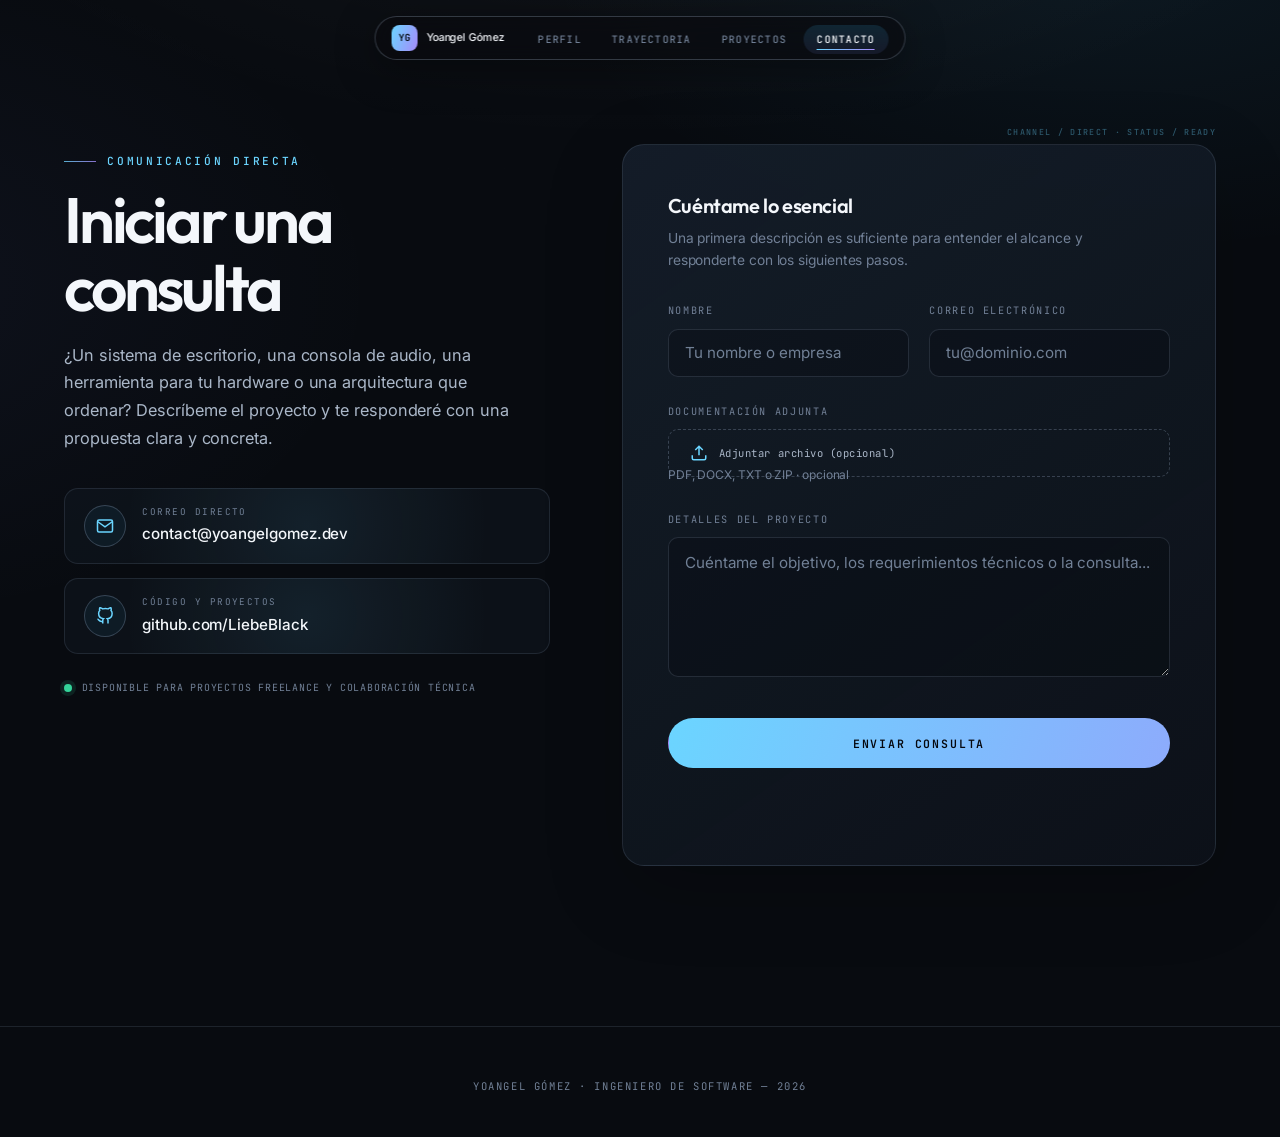
==== commit 9dd64159: "Improve project documentation Co-authored-by: Copilot App <223556219+Copilot@users.noreply.github.co" ====
--- a/docs/contacto.html
+++ b/docs/contacto.html
@@ -26,8 +26,8 @@
             [data-aos] { opacity: 1 !important; transform: none !important; filter: none !important; }
         </style>
     </noscript>
-    <link rel="stylesheet" href="css/base.css?v=12.0">
-    <link rel="stylesheet" href="css/contact.css?v=12.0">
+    <link rel="stylesheet" href="css/base.css?v=13.0">
+    <link rel="stylesheet" href="css/contact.css?v=13.0">
 </head>
 <body class="contact-page">
 
@@ -153,7 +153,7 @@
         </p>
     </footer>
 
-    <script src="js/common.js?v=12.0"></script>
-    <script src="js/contact.js?v=12.0"></script>
+    <script src="js/common.js?v=13.0"></script>
+    <script src="js/contact.js?v=13.0"></script>
 </body>
 </html>
--- a/docs/css/base.css
+++ b/docs/css/base.css
@@ -1,5 +1,5 @@
 /*
- * Yoangel Gómez — Shared Base v8 · Flat Dark Minimal
+ * Yoangel Gómez — Shared Base v13 · Dark HUD Minimal
  * Design tokens, page surface, preloader, reveal engine, scroll progress,
  * floating nav and shared primitives. Loaded by every page.
  */
--- a/docs/css/contact.css
+++ b/docs/css/contact.css
@@ -1,5 +1,5 @@
 /*
- * Yoangel Gómez — Contact Page v8 · Flat Dark Minimal
+ * Yoangel Gómez — Contact Page v13 · Dark HUD Minimal
  * Loaded with base.css. Page-specific layout, channels & form.
  */
 
@@ -322,6 +322,17 @@
 
 /* ── Refined responsive and motion layer ───────── */
 .contact-section { padding-top: 9rem; }
+.contact-section::before {
+    content: 'CHANNEL / DIRECT  ·  STATUS / READY';
+    position: absolute;
+    top: 8rem;
+    right: 5%;
+    color: rgba(107, 213, 255, .38);
+    font: 500 .52rem/1 var(--font-mono);
+    letter-spacing: .16em;
+    pointer-events: none;
+    animation: contactSignal 4s ease-in-out infinite;
+}
 .contact-aside .title-extreme {
     font-size: clamp(2.6rem, 5vw, 4rem);
     letter-spacing: -0.05em;
@@ -405,12 +416,18 @@
     50% { background-position: 100% 50%; }
 }
 
+@keyframes contactSignal {
+    0%, 100% { opacity: .35; }
+    50% { opacity: .8; }
+}
+
 @media (max-width: 860px) {
     .contact-section { padding-top: 8rem; }
 }
 
 @media (max-width: 560px) {
     .contact-section { padding: 8rem 6% 3rem; }
+    .contact-section::before { top: 6.8rem; right: 6%; font-size: .46rem; }
     .form-row { grid-template-columns: 1fr; gap: 0; }
     .contact-form-wrapper { padding: 1.35rem; }
     .file-input-wrapper { align-items: stretch; }
@@ -418,5 +435,5 @@
 }
 
 @media (prefers-reduced-motion: reduce) {
-    .contact-form-wrapper::before, .btn-extreme, .contact-note__dot { animation: none; }
-}
+    .contact-form-wrapper::before, .btn-extreme, .contact-note__dot, .contact-section::before { animation: none; }
+}
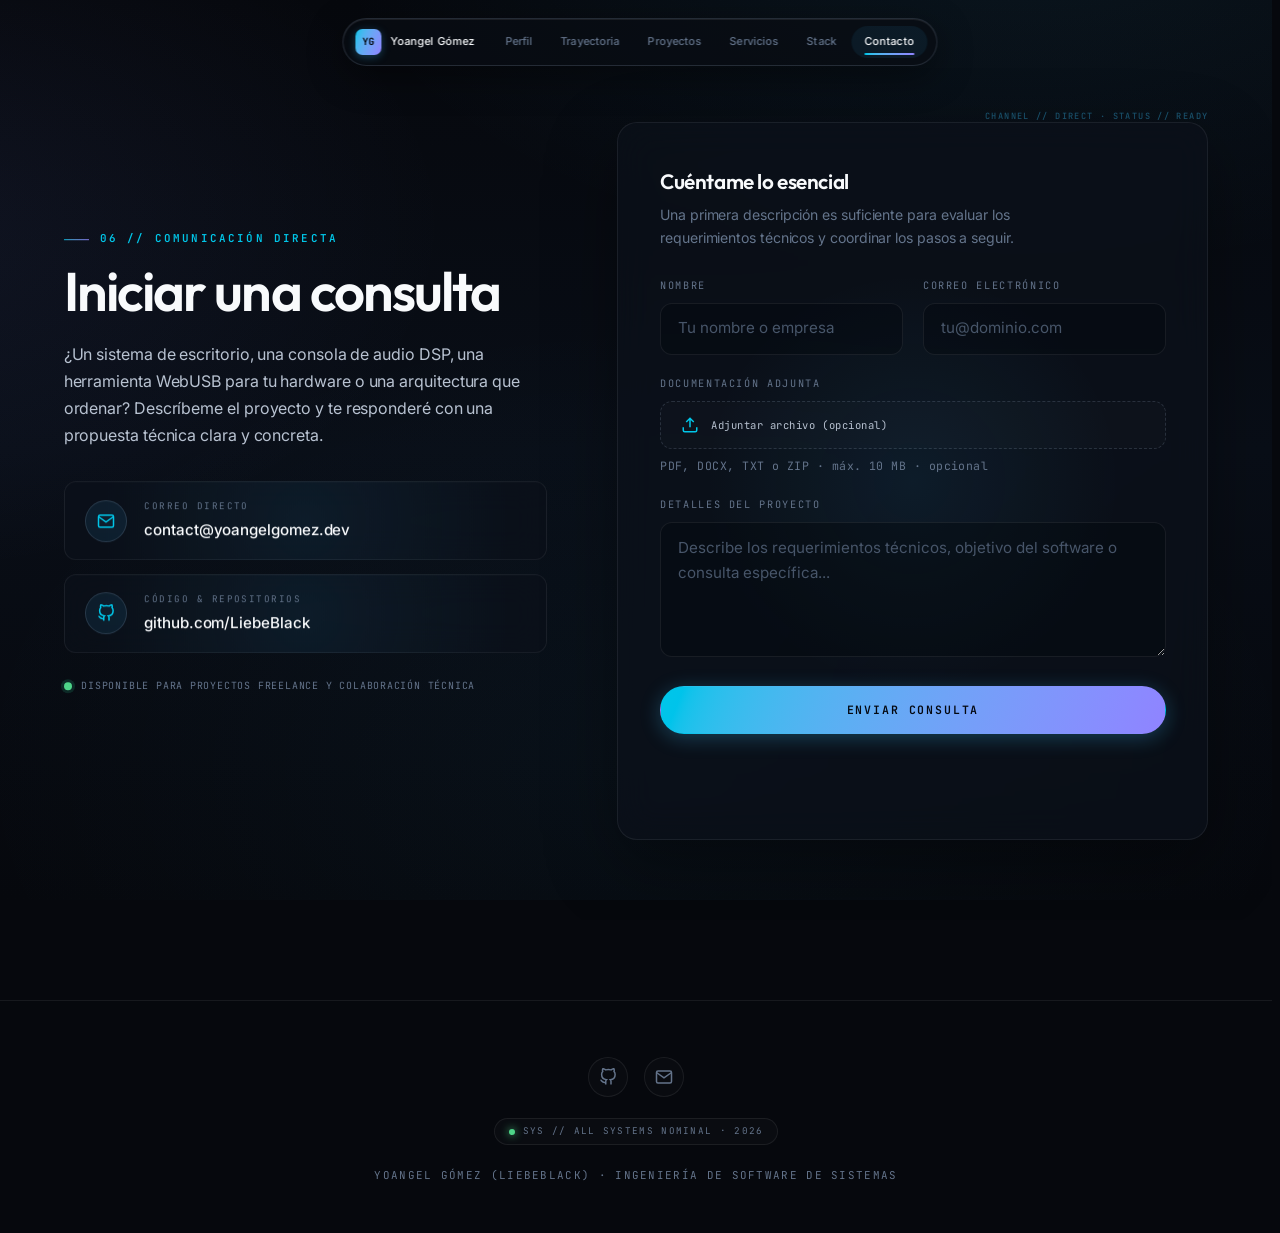
==== commit fdf11b45: "2.32" ====
--- a/docs/contacto.html
+++ b/docs/contacto.html
@@ -1,73 +1,128 @@
 <!DOCTYPE html>
 <html lang="es" data-theme="dark">
+
 <head>
     <meta charset="UTF-8">
-    <meta name="viewport" content="width=device-width, initial-scale=1.0">
-    <title>Contacto | Yoangel Gómez — Ingeniería de Software</title>
-    <meta name="theme-color" content="#07070b">
-    <meta name="description" content="Contacta con Yoangel Gómez para consultas de desarrollo de software de sistemas: C++ nativo y Direct3D 11, audio DSP en Python, aplicaciones de escritorio e integraciones WebUSB con hardware.">
+    <meta name="viewport" content="width=device-width, initial-scale=1.0, viewport-fit=cover">
+    <title>Contacto | Yoangel Gómez (LiebeBlack) · Ingeniería de Software</title>
+    <meta name="color-scheme" content="dark">
+    <meta name="theme-color" content="#06080d">
+    <meta name="description" content="Contacta a Yoangel Gómez (LiebeBlack) para proyectos de ingeniería de software de sistemas: C++ nativo (Direct3D 11), procesamiento de audio DSP en Python, interfaces WebUSB y optimización AOSP.">
+    <meta name="keywords" content="Yoangel Gómez, LiebeBlack, Contacto, Consultoría de Software, C++, Python, DSP Audio, WebUSB, Android, AOSP, Software a Medida">
     <meta name="author" content="Yoangel Gómez">
     <link rel="canonical" href="https://liebeblack.github.io/LiebeBlack/contacto.html">
     <link rel="icon" href="favicon.ico" type="image/x-icon">
 
+    <!-- Open Graph -->
+    <meta property="og:site_name" content="Yoangel Gómez · LiebeBlack">
     <meta property="og:title" content="Contacto | Yoangel Gómez — Ingeniería de Software">
-    <meta property="og:description" content="Consultas sobre desarrollo de software, arquitectura de sistemas y proyectos de ingeniería.">
+    <meta property="og:description" content="Inicia una consulta para desarrollo de software de sistemas, consolas de audio DSP, herramientas para hardware o arquitectura técnica.">
     <meta property="og:type" content="website">
+    <meta property="og:url" content="https://liebeblack.github.io/LiebeBlack/contacto.html">
+    <meta property="og:image" content="https://liebeblack.github.io/LiebeBlack/img/avatar_premium.png">
+    <meta property="og:locale" content="es_ES">
+
+    <!-- Twitter -->
+    <meta name="twitter:card" content="summary_large_image">
+    <meta name="twitter:title" content="Contacto | Yoangel Gómez — Ingeniería de Software">
+    <meta name="twitter:description" content="Canal directo de contacto para consultas de desarrollo de software, audio DSP y bajo nivel.">
+    <meta name="twitter:image" content="https://liebeblack.github.io/LiebeBlack/img/avatar_premium.png">
+
+    <!-- Speculation Rules API (Chrome 157+ / Chromium Instant Navigation) -->
+    <script type="speculationrules">
+    {
+      "prerender": [
+        {
+          "source": "list",
+          "urls": ["index.html"],
+          "eagerness": "moderate"
+        }
+      ]
+    }
+    </script>
+
+    <!-- Structured Data (JSON-LD) -->
+    <script type="application/ld+json">
+    {
+      "@context": "https://schema.org",
+      "@type": "ContactPage",
+      "name": "Contacto con Yoangel Gómez",
+      "url": "https://liebeblack.github.io/LiebeBlack/contacto.html",
+      "description": "Formulario y canales directos de contacto para consultas técnicas y desarrollo de software de sistemas.",
+      "mainEntity": {
+        "@type": "Person",
+        "name": "Yoangel Gómez",
+        "alternateName": "LiebeBlack",
+        "email": "contact@yoangelgomez.dev",
+        "url": "https://liebeblack.github.io/LiebeBlack/",
+        "sameAs": [
+          "https://github.com/LiebeBlack"
+        ]
+      }
+    }
+    </script>
 
     <!-- Fonts & Performance -->
     <link rel="preconnect" href="https://fonts.googleapis.com">
     <link rel="preconnect" href="https://fonts.gstatic.com" crossorigin>
     <link rel="dns-prefetch" href="https://fonts.googleapis.com">
-    <link href="https://fonts.googleapis.com/css2?family=Inter:ital,wght@0,300;0,400;0,500;0,600;1,400&family=JetBrains+Mono:wght@400;500;700&family=Outfit:wght@300;400;500;600;700&display=swap" rel="stylesheet">
+    <link href="https://fonts.googleapis.com/css2?family=Inter:ital,wght@0,300;0,400;0,500;0,600;1,400&family=JetBrains+Mono:wght@400;500;600;700&family=Outfit:wght@400;500;600;700&display=swap" rel="stylesheet">
 
     <noscript>
         <style>
             .preloader { display: none !important; }
-            [data-aos] { opacity: 1 !important; transform: none !important; filter: none !important; }
+            [data-aos] { opacity: 1 !important; transform: none !important; }
         </style>
     </noscript>
-    <link rel="stylesheet" href="css/base.css?v=13.0">
-    <link rel="stylesheet" href="css/contact.css?v=13.0">
+
+    <link rel="stylesheet" href="css/base.css?v=15.0">
+    <link rel="stylesheet" href="css/contact.css?v=15.0">
 </head>
+
 <body class="contact-page">
 
-    <!-- Preloader -->
-    <div id="preloader" class="preloader">
+    <!-- Scroll Progress Indicator -->
+    <div class="scroll-progress" aria-hidden="true"></div>
+
+    <!-- Minimal HUD Preloader -->
+    <div id="preloader" class="preloader" role="status" aria-live="polite">
         <div class="preloader__ring"></div>
         <div class="preloader__logo">YG</div>
-        <span class="preloader__status">Cargando sistemas</span>
+        <span class="preloader__status">Iniciando canal // Seguro</span>
     </div>
 
-    <div class="scroll-progress" aria-hidden="true"></div>
-
-    <!-- Navbar -->
-    <nav class="nav-contact" id="nav" aria-label="Navegación principal">
-        <div class="nav-contact__inner">
-            <a class="nav-brand" href="index.html" aria-label="Yoangel Gómez, inicio">
-                <span class="nav-brand__mark">YG</span>
-                <span class="nav-brand__name">Yoangel Gómez</span>
-            </a>
-            <ul class="nav-contact__links" id="nav-links">
-                <li><a href="index.html#perfil">Perfil</a></li>
-                <li><a href="index.html#experiencia">Trayectoria</a></li>
-                <li><a href="index.html#proyectos">Proyectos</a></li>
-                <li><a href="contacto.html" aria-current="page">Contacto</a></li>
-            </ul>
-        </div>
-    </nav>
+    <!-- Floating Pill Navigation -->
+    <header>
+        <nav class="nav-contact" id="nav" aria-label="Navegación principal">
+            <div class="nav-contact__inner">
+                <a class="nav-brand" href="index.html" aria-label="Yoangel Gómez, volver al inicio">
+                    <span class="nav-brand__mark">YG</span>
+                    <span class="nav-brand__name">Yoangel Gómez</span>
+                </a>
+                <ul class="nav-contact__links" id="nav-links">
+                    <li><a href="index.html#perfil">Perfil</a></li>
+                    <li><a href="index.html#experiencia">Trayectoria</a></li>
+                    <li><a href="index.html#proyectos">Proyectos</a></li>
+                    <li><a href="index.html#servicios">Servicios</a></li>
+                    <li><a href="index.html#stack">Stack</a></li>
+                    <li><a href="contacto.html" aria-current="page">Contacto</a></li>
+                </ul>
+            </div>
+        </nav>
+    </header>
 
     <main>
-        <section class="contact-section" id="contacto">
+        <section class="contact-section" id="contacto" aria-label="Formulario y canales de contacto">
             <div class="contact-shell">
 
-                <!-- Info & channels -->
-                <div class="contact-aside" data-aos="fade-up">
-                    <span class="section-label">Comunicación directa</span>
+                <!-- Info & Channels Aside -->
+                <aside class="contact-aside" data-aos="fade-up">
+                    <span class="section-label">06 // Comunicación Directa</span>
                     <h1 class="title-extreme">Iniciar una consulta</h1>
                     <p class="contact-intro">
-                        ¿Un sistema de escritorio, una consola de audio, una herramienta para tu
-                        hardware o una arquitectura que ordenar? Descríbeme el proyecto y te
-                        responderé con una propuesta clara y concreta.
+                        ¿Un sistema de escritorio, una consola de audio DSP, una herramienta WebUSB
+                        para tu hardware o una arquitectura que ordenar? Descríbeme el proyecto y te
+                        responderé con una propuesta técnica clara y concreta.
                     </p>
 
                     <div class="contact-channels">
@@ -76,7 +131,7 @@
                                 <svg width="18" height="18" viewBox="0 0 24 24" fill="none" stroke="currentColor" stroke-width="2"><path d="M4 4h16c1.1 0 2 .9 2 2v12c0 1.1-.9 2-2 2H4c-1.1 0-2-.9-2-2V6c0-1.1.9-2 2-2z"></path><polyline points="22,6 12,13 2,6"></polyline></svg>
                             </span>
                             <span class="channel-card__body">
-                                <span class="channel-card__label">Correo directo</span>
+                                <span class="channel-card__label">Correo Directo</span>
                                 <span class="channel-card__value">contact@yoangelgomez.dev</span>
                             </span>
                         </a>
@@ -86,24 +141,25 @@
                                 <svg width="18" height="18" viewBox="0 0 24 24" fill="none" stroke="currentColor" stroke-width="2"><path d="M9 19c-5 1.5-5-2.5-7-3m14 6v-3.87a3.37 3.37 0 0 0-.94-2.61c3.14-.35 6.44-1.54 6.44-7A5.44 5.44 0 0 0 20 4.77 5.07 5.07 0 0 0 19.91 1S18.73.65 16 2.48a13.38 13.38 0 0 0-7 0C6.27.65 5.09 1 5.09 1A5.07 5.07 0 0 0 5 4.77a5.44 5.44 0 0 0-1.5 3.78c0 5.42 3.3 6.61 6.44 7A3.37 3.37 0 0 0 9 18.13V22"></path></svg>
                             </span>
                             <span class="channel-card__body">
-                                <span class="channel-card__label">Código y proyectos</span>
+                                <span class="channel-card__label">Código &amp; Repositorios</span>
                                 <span class="channel-card__value">github.com/LiebeBlack</span>
                             </span>
                         </a>
                     </div>
 
-                    <p class="contact-note">
+                    <div class="contact-note">
                         <span class="contact-note__dot" aria-hidden="true"></span>
-                        Disponible para proyectos freelance y colaboración técnica
-                    </p>
-                </div>
-
-                <!-- Form -->
+                        <span>Disponible para proyectos freelance y colaboración técnica</span>
+                    </div>
+                </aside>
+
+                <!-- Contact Form Card -->
                 <div class="contact-form-wrapper" data-aos="fade-up" data-aos-delay="150">
                     <form id="contact-form" action="https://formspree.io/f/xpqopvkd" method="POST" enctype="multipart/form-data">
-                        <input type="hidden" name="_subject" value="Nueva consulta desde el portafolio — Yoangel Gómez">
-                        <p class="form-kicker">Cuéntame lo esencial</p>
-                        <p class="form-intro">Una primera descripción es suficiente para entender el alcance y responderte con los siguientes pasos.</p>
+                        <input type="hidden" name="_subject" value="Nueva consulta técnica desde portafolio — Yoangel Gómez">
+
+                        <h2 class="form-kicker">Cuéntame lo esencial</h2>
+                        <p class="form-intro">Una primera descripción es suficiente para evaluar los requerimientos técnicos y coordinar los pasos a seguir.</p>
 
                         <div class="form-row">
                             <div class="form-group">
@@ -126,12 +182,12 @@
                                 </label>
                                 <input type="file" id="file-upload" name="attachment" accept=".pdf,.doc,.docx,.txt,.zip">
                             </div>
-                            <p class="form-hint">PDF, DOCX, TXT o ZIP · opcional</p>
+                            <p class="form-hint">PDF, DOCX, TXT o ZIP · máx. 10 MB · opcional</p>
                         </div>
 
                         <div class="form-group">
                             <label for="message" class="form-label">Detalles del proyecto</label>
-                            <textarea id="message" name="message" class="form-input" placeholder="Cuéntame el objetivo, los requerimientos técnicos o la consulta..." required minlength="20"></textarea>
+                            <textarea id="message" name="message" class="form-input" placeholder="Describe los requerimientos técnicos, objetivo del software o consulta específica..." required minlength="15"></textarea>
                         </div>
 
                         <button type="submit" class="btn-extreme">
@@ -146,14 +202,33 @@
         </section>
     </main>
 
-    <!-- Footer -->
+    <!-- Minimal Footer -->
     <footer class="footer-contact">
-        <p class="footer-copyright">
-            Yoangel Gómez · Ingeniero de Software — 2026
-        </p>
+        <div class="footer-content">
+            <div class="footer-links">
+                <a href="https://github.com/LiebeBlack/" target="_blank" rel="noopener noreferrer" aria-label="Perfil de GitHub de LiebeBlack">
+                    <svg width="18" height="18" viewBox="0 0 24 24" fill="none" stroke="currentColor" stroke-width="2" aria-hidden="true">
+                        <path d="M9 19c-5 1.5-5-2.5-7-3m14 6v-3.87a3.37 3.37 0 0 0-.94-2.61c3.14-.35 6.44-1.54 6.44-7A5.44 5.44 0 0 0 20 4.77 5.07 5.07 0 0 0 19.91 1S18.73.65 16 2.48a13.38 13.38 0 0 0-7 0C6.27.65 5.09 1 5.09 1A5.07 5.07 0 0 0 5 4.77a5.44 5.44 0 0 0-1.5 3.78c0 5.42 3.3 6.61 6.44 7A3.37 3.37 0 0 0 9 18.13V22"></path>
+                    </svg>
+                </a>
+                <a href="mailto:contact@yoangelgomez.dev" aria-label="Enviar correo electrónico directo a Yoangel Gómez">
+                    <svg width="18" height="18" viewBox="0 0 24 24" fill="none" stroke="currentColor" stroke-width="2" aria-hidden="true">
+                        <path d="M4 4h16c1.1 0 2 .9 2 2v12c0 1.1-.9 2-2 2H4c-1.1 0-2-.9-2-2V6c0-1.1.9-2 2-2z"></path>
+                        <polyline points="22,6 12,13 2,6"></polyline>
+                    </svg>
+                </a>
+            </div>
+            <div class="footer-status-pill">
+                <span class="footer-status-dot" aria-hidden="true"></span>
+                <span>SYS // ALL SYSTEMS NOMINAL · 2026</span>
+            </div>
+            <p class="footer-copyright">Yoangel Gómez (LiebeBlack) · Ingeniería de Software de Sistemas</p>
+        </div>
     </footer>
 
-    <script src="js/common.js?v=13.0"></script>
-    <script src="js/contact.js?v=13.0"></script>
+    <!-- Scripts -->
+    <script src="js/common.js?v=15.0"></script>
+    <script src="js/contact.js?v=15.0"></script>
 </body>
+
 </html>
--- a/docs/css/base.css
+++ b/docs/css/base.css
@@ -1,228 +1,160 @@
-/*
- * Yoangel Gómez — Shared Base v13 · Dark HUD Minimal
- * Design tokens, page surface, preloader, reveal engine, scroll progress,
- * floating nav and shared primitives. Loaded by every page.
- */
-
-/* ── Design tokens ─────────────────────────────── */
+/* ==========================================================================
+   YOANGEL GÓMEZ · LIEBEBLACK — BASE ARCHITECTURE & DESIGN TOKENS
+   Targeting Modern Evergreen Standards: Chrome 157+, Firefox 167+, Safari 19+
+   ========================================================================== */
+
+/* ── 0. Modern Cross-Document View Transitions ────────────────────────────── */
+@view-transition {
+    navigation: auto;
+}
+
+/* ── 0.1 CSS Houdini Typed Properties for Smooth Gradient Shifts ─────────── */
+@property --gradient-angle {
+    syntax: "<angle>";
+    inherits: false;
+    initial-value: 112deg;
+}
+
+/* ── 1. Design Tokens (OKLCH Perceptual Gamut + Fallbacks) ─────────────────── */
 :root {
     color-scheme: dark;
 
-    /* Surfaces */
-    --bg-0: #07070b;
-    --bg-1: #0d0d12;
-    --bg-2: #12121a;
-    --line-0: rgba(255, 255, 255, 0.08);
-    --line-1: rgba(255, 255, 255, 0.15);
-
-    /* Text */
-    --tx-0: #f4f5f8;
-    --tx-1: #b8bcc7;
-    --tx-2: #7a7f8d;
-
-    /* Accent */
-    --accent: #38bdf8;
-    --accent-2: #818cf8;
-    --accent-soft: rgba(56, 189, 248, 0.1);
-    --grad: linear-gradient(92deg, #38bdf8 10%, #818cf8 90%);
-    --glow: rgba(56, 189, 248, 0.35);
-
-    /* Type */
-    --font-title: 'Outfit', sans-serif;
-    --font-body: 'Inter', sans-serif;
-    --font-mono: 'JetBrains Mono', monospace;
-
-    /* Motion & shape */
+    /* Background surfaces */
+    --bg-0: #06080d;
+    --bg-1: rgba(12, 17, 26, 0.74);
+    --bg-2: rgba(18, 26, 40, 0.9);
+    --bg-elevated: #0f1523;
+
+    /* Hairlines & borders */
+    --line-0: rgba(255, 255, 255, 0.07);
+    --line-1: rgba(183, 205, 232, 0.16);
+    --line-2: rgba(56, 189, 248, 0.35);
+
+    /* Typography colors */
+    --tx-0: #f8fafc;
+    --tx-1: #b8c2d1;
+    --tx-2: #64748b;
+    --tx-3: #475569;
+
+    /* Perceptual OKLCH Accents (Modern Chrome 157+ & Firefox 167+) */
+    --accent: oklch(0.76 0.14 216);
+    --accent-glow: oklch(0.85 0.12 210);
+    --accent-2: oklch(0.68 0.18 285);
+    --accent-emerald: oklch(0.78 0.16 155);
+    --accent-soft: rgba(56, 189, 248, 0.09);
+    --accent-soft-2: rgba(129, 140, 248, 0.08);
+
+    /* Dynamic Gradients */
+    --grad: linear-gradient(var(--gradient-angle), var(--accent) 0%, var(--accent-2) 100%);
+    --grad-subtle: linear-gradient(135deg, rgba(56, 189, 248, 0.12) 0%, rgba(129, 140, 248, 0.04) 60%);
+    --glow: rgba(56, 189, 248, 0.25);
+
+    /* Fonts */
+    --font-title: 'Outfit', -apple-system, BlinkMacSystemFont, "Segoe UI", Roboto, sans-serif;
+    --font-body: 'Inter', -apple-system, BlinkMacSystemFont, "Segoe UI", Roboto, sans-serif;
+    --font-mono: 'JetBrains Mono', ui-monospace, SFMono-Regular, Menlo, Monaco, Consolas, monospace;
+
+    /* Curves & metrics */
     --ease: cubic-bezier(0.16, 1, 0.3, 1);
-    --r-lg: 18px;
+    --r-lg: 20px;
     --r-md: 12px;
-    --container: 1120px;
-}
-
-/* ── Final interaction layer ──────────────────── */
-:root {
-    --bg-0: #080b10;
-    --bg-1: rgba(17, 23, 32, 0.76);
-    --bg-2: rgba(22, 30, 42, 0.9);
-    --line-0: rgba(183, 205, 232, 0.12);
-    --line-1: rgba(183, 205, 232, 0.24);
-    --tx-0: #f4f7fb;
-    --tx-1: #aab7c8;
-    --tx-2: #718096;
-    --accent: #6bd5ff;
-    --accent-2: #a78bfa;
-    --accent-soft: rgba(107, 213, 255, 0.1);
-    --grad: linear-gradient(110deg, #6bd5ff 0%, #a78bfa 100%);
-    --glow: rgba(107, 213, 255, 0.24);
-    --r-lg: 22px;
-    --r-md: 14px;
-    --container: 1180px;
+    --r-sm: 8px;
+    --r-pill: 100px;
+    --container: 1160px;
+}
+
+/* ── 2. Reset & Root Standards ────────────────────────────────────────────── */
+*,
+*::before,
+*::after {
+    box-sizing: border-box;
+    margin: 0;
+    padding: 0;
+}
+
+html {
+    scroll-behavior: smooth;
+    scrollbar-gutter: stable;
+    -webkit-font-smoothing: antialiased;
+    -moz-osx-font-smoothing: grayscale;
+    text-rendering: optimizeLegibility;
+    overflow-x: hidden;
+    width: 100%;
 }
 
 body {
-    background:
-        radial-gradient(900px 500px at 80% -10%, rgba(107, 213, 255, 0.09), transparent 70%),
-        radial-gradient(760px 520px at -10% 30%, rgba(167, 139, 250, 0.07), transparent 68%),
-        linear-gradient(180deg, #080b10 0%, #0b1018 55%, #080b10 100%);
-}
-
+    min-height: 100vh;
+    min-height: 100dvh;
+    overflow-x: hidden;
+    width: 100%;
+    color: var(--tx-1);
+    font-family: var(--font-body);
+    font-size: 16px;
+    line-height: 1.65;
+    letter-spacing: -0.005em;
+    background-color: var(--bg-0);
+    background-image:
+        radial-gradient(1000px 520px at 80% -10%, rgba(56, 189, 248, 0.08), transparent 70%),
+        radial-gradient(850px 520px at -10% 25%, rgba(129, 140, 248, 0.07), transparent 68%),
+        radial-gradient(900px 600px at 50% 85%, rgba(56, 189, 248, 0.04), transparent 75%),
+        linear-gradient(180deg, #06080d 0%, #090e17 50%, #06080d 100%);
+    background-attachment: fixed;
+    -webkit-tap-highlight-color: transparent;
+    text-wrap: pretty;
+}
+
+/* Delicate tactical background grid */
 body::before {
     content: '';
     position: fixed;
     inset: 0;
     pointer-events: none;
-    opacity: 0.22;
-    background-image: linear-gradient(rgba(255,255,255,.025) 1px, transparent 1px),
-        linear-gradient(90deg, rgba(255,255,255,.025) 1px, transparent 1px);
-    background-size: 56px 56px;
-    mask-image: linear-gradient(to bottom, black, transparent 75%);
-}
-
-.nav-contact__inner {
-    align-items: center;
-    gap: 1.25rem;
-    padding: 0.45rem 0.55rem 0.45rem 0.75rem;
-    background: rgba(8, 11, 16, 0.72);
-    border-color: rgba(183, 205, 232, 0.18);
-}
-
-.nav-brand {
-    display: inline-flex;
-    align-items: center;
-    gap: 0.55rem;
-    color: var(--tx-0);
-    text-decoration: none;
-    white-space: nowrap;
-}
-
-.nav-brand__mark {
-    display: grid;
-    place-items: center;
-    width: 26px;
-    height: 26px;
-    border-radius: 8px;
-    background: var(--grad);
-    color: #081018;
-    font: 700 0.61rem/1 var(--font-mono);
-}
-
-.nav-brand__name {
-    font: 500 0.67rem/1 var(--font-body);
-}
-
-.nav-contact__links a {
-    font-family: var(--font-body);
-    font-size: 0.67rem;
-    font-weight: 500;
-    letter-spacing: 0.01em;
-    text-transform: none;
-}
-
-.nav-contact__links a::after {
-    content: '';
-    position: absolute;
-    left: 0.85rem;
-    right: 0.85rem;
-    bottom: 0.27rem;
-    height: 1px;
-    background: var(--grad);
-    transform: scaleX(0);
-    transform-origin: center;
-    transition: transform 0.35s var(--ease);
-}
-
-.nav-contact__links a:hover::after,
-.nav-contact__links a.active::after,
-.nav-contact__links a[aria-current="page"]::after {
-    transform: scaleX(1);
-}
-
-.pointer-depth .project-card,
-.pointer-depth .service-item,
-.pointer-depth .profile-card,
-.pointer-depth .stack-col,
-.pointer-depth .channel-card {
-    background-image: radial-gradient(280px circle at var(--pointer-x, 50%) var(--pointer-y, 50%), rgba(107, 213, 255, .08), transparent 65%);
-}
-
-@media (max-width: 640px) {
-    .nav-contact__inner { gap: 0.25rem; }
-    .nav-brand__name { display: none; }
-    .nav-contact__links a { font-size: 0.61rem; padding-inline: 0.5rem; }
-    .nav-contact__links a::after { left: 0.5rem; right: 0.5rem; }
-}
-
-@media (prefers-reduced-motion: reduce) {
-    body::before { display: none; }
-    .nav-contact__links a::after { transition: none; }
-}
-
-/* ── Reset & base ──────────────────────────────── */
-*,
-*::before,
-*::after {
-    box-sizing: border-box;
-}
-
-html {
-    scroll-behavior: smooth;
-    -webkit-font-smoothing: antialiased;
-    -moz-osx-font-smoothing: grayscale;
-    text-rendering: optimizeLegibility;
-}
-
-html,
-body {
-    overflow-x: hidden;
-    width: 100%;
-    max-width: 100vw;
-}
-
-body {
-    margin: 0;
-    min-height: 100vh;
-    background:
-        radial-gradient(1100px 520px at 50% -220px, rgba(255, 255, 255, 0.05), transparent 70%),
-        radial-gradient(900px 460px at 88% -5%, rgba(56, 189, 248, 0.07), transparent 65%),
-        radial-gradient(820px 520px at -12% 32%, rgba(129, 140, 248, 0.055), transparent 65%),
-        var(--bg-0);
-    background-attachment: fixed;
-    color: var(--tx-1);
-    font-family: var(--font-body);
-    font-size: 16px;
-    line-height: 1.6;
-    letter-spacing: -0.005em;
-    -webkit-tap-highlight-color: transparent;
-}
-
+    z-index: 0;
+    opacity: 0.16;
+    background-image:
+        linear-gradient(rgba(255, 255, 255, 0.035) 1px, transparent 1px),
+        linear-gradient(90deg, rgba(255, 255, 255, 0.035) 1px, transparent 1px);
+    background-size: 48px 48px;
+    mask-image: radial-gradient(ellipse at 50% 30%, black 40%, transparent 85%);
+    -webkit-mask-image: radial-gradient(ellipse at 50% 30%, black 40%, transparent 85%);
+}
+
+/* Minimal text selection */
 ::selection {
     background: var(--accent);
-    color: #06121b;
-}
-
-/* Slim scrollbar */
+    color: #040810;
+}
+
+/* Crisp Vector Rendering */
+svg {
+    display: inline-block;
+    vertical-align: middle;
+    shape-rendering: geometricPrecision;
+}
+
+/* Minimal scrollbar */
 ::-webkit-scrollbar {
-    width: 10px;
+    width: 8px;
 }
 ::-webkit-scrollbar-track {
     background: var(--bg-0);
 }
 ::-webkit-scrollbar-thumb {
-    background: #26262f;
-    border-radius: 6px;
+    background: rgba(255, 255, 255, 0.14);
+    border-radius: var(--r-pill);
     border: 2px solid var(--bg-0);
 }
 ::-webkit-scrollbar-thumb:hover {
-    background: #35353f;
+    background: rgba(56, 189, 248, 0.4);
 }
 
 :focus-visible {
-    outline: 1px solid var(--accent);
+    outline: 2px solid var(--accent);
     outline-offset: 3px;
-    border-radius: 4px;
-}
-
-/* ── Scroll progress ───────────────────────────── */
+    border-radius: var(--r-sm);
+}
+
+/* ── 3. Scroll Progress Bar ───────────────────────────────────────────────── */
 .scroll-progress {
     position: fixed;
     top: 0;
@@ -233,51 +165,51 @@
     transform-origin: 0 50%;
     transform: scaleX(0);
     background: var(--grad);
+    box-shadow: 0 0 10px rgba(56, 189, 248, 0.6);
     pointer-events: none;
 }
 
-/* ── Preloader ─────────────────────────────────── */
+/* ── 4. Precision Preloader ───────────────────────────────────────────────── */
 .preloader {
     position: fixed;
     inset: 0;
     z-index: 9999;
-    background: var(--bg-0);
+    background: #06080d;
     display: flex;
     flex-direction: column;
     align-items: center;
     justify-content: center;
-    gap: 1.4rem;
-    transition: opacity 0.5s var(--ease), visibility 0.5s;
+    gap: 1.25rem;
+    transition: opacity 0.45s var(--ease), visibility 0.45s var(--ease);
 }
 
 .preloader__ring {
-    width: 38px;
-    height: 38px;
+    width: 36px;
+    height: 36px;
     border-radius: 50%;
-    border: 2px solid var(--line-1);
+    border: 2px solid rgba(255, 255, 255, 0.08);
     border-top-color: var(--accent);
     border-right-color: var(--accent-2);
-    animation: ringRotate 0.9s linear infinite;
-}
-
-@keyframes ringRotate {
-    from { transform: rotate(0deg); }
+    animation: ringSpin 0.85s linear infinite;
+}
+
+@keyframes ringSpin {
     to { transform: rotate(360deg); }
 }
 
 .preloader__logo {
     font-family: var(--font-title);
-    font-size: 1.35rem;
+    font-size: 1.25rem;
     font-weight: 700;
-    letter-spacing: 0.3em;
-    text-indent: 0.3em;
+    letter-spacing: 0.25em;
+    text-indent: 0.25em;
     color: var(--tx-0);
 }
 
 .preloader__status {
     font-family: var(--font-mono);
     font-size: 0.62rem;
-    letter-spacing: 0.25em;
+    letter-spacing: 0.2em;
     text-transform: uppercase;
     color: var(--tx-2);
 }
@@ -288,13 +220,11 @@
     pointer-events: none;
 }
 
-/* ── Scroll reveal engine ────────────────────────
-   Hidden state only applies when JS is running (html.js).
-   Without JS — or if the script fails — content stays visible. */
+/* ── 5. Scroll Reveal Engine (Pure IntersectionObserver) ──────────────────── */
 html.js [data-aos] {
     opacity: 0;
     transform: translateY(16px);
-    transition: opacity 0.85s var(--ease), transform 0.85s var(--ease);
+    transition: opacity 0.7s var(--ease), transform 0.7s var(--ease);
 }
 
 html.js [data-aos].aos-animate {
@@ -302,153 +232,211 @@
     transform: none;
 }
 
-html.js [data-aos][data-aos-delay="100"] { transition-delay: 60ms; }
-html.js [data-aos][data-aos-delay="150"] { transition-delay: 90ms; }
-html.js [data-aos][data-aos-delay="200"] { transition-delay: 120ms; }
-html.js [data-aos][data-aos-delay="250"] { transition-delay: 150ms; }
-html.js [data-aos][data-aos-delay="300"] { transition-delay: 180ms; }
-html.js [data-aos][data-aos-delay="350"] { transition-delay: 210ms; }
-html.js [data-aos][data-aos-delay="400"] { transition-delay: 240ms; }
-html.js [data-aos][data-aos-delay="450"] { transition-delay: 270ms; }
-html.js [data-aos][data-aos-delay="500"] { transition-delay: 300ms; }
-
-/* ── Navigation: floating pill ─────────────────── */
+html.js [data-aos][data-aos-delay="50"]  { transition-delay: 40ms; }
+html.js [data-aos][data-aos-delay="100"] { transition-delay: 80ms; }
+html.js [data-aos][data-aos-delay="150"] { transition-delay: 120ms; }
+html.js [data-aos][data-aos-delay="200"] { transition-delay: 160ms; }
+html.js [data-aos][data-aos-delay="250"] { transition-delay: 200ms; }
+html.js [data-aos][data-aos-delay="300"] { transition-delay: 240ms; }
+html.js [data-aos][data-aos-delay="350"] { transition-delay: 280ms; }
+
+/* ── 6. Minimalist Floating Pill Navbar ──────────────────────────────────── */
 .nav-contact {
     position: fixed;
-    top: 1rem;
+    top: max(1.15rem, env(safe-area-inset-top));
     left: 50%;
     transform: translateX(-50%);
     width: auto;
     max-width: calc(100vw - 1.5rem);
     z-index: 1000;
+    view-transition-name: site-nav;
 }
 
 .nav-contact__inner {
-    background: rgba(10, 10, 14, 0.62);
-    backdrop-filter: blur(18px) saturate(150%);
-    -webkit-backdrop-filter: blur(18px) saturate(150%);
-    border: 1px solid var(--line-1);
-    border-radius: 100px;
-    padding: 0.5rem 1rem;
     display: flex;
-    justify-content: center;
-    box-shadow: 0 10px 40px rgba(0, 0, 0, 0.35);
-    transition: background 0.4s var(--ease), border-color 0.4s var(--ease),
-                box-shadow 0.4s var(--ease);
+    align-items: center;
+    gap: 0.95rem;
+    padding: 0.42rem 0.6rem 0.42rem 0.75rem;
+    background: rgba(8, 12, 19, 0.75);
+    backdrop-filter: blur(18px) saturate(160%);
+    -webkit-backdrop-filter: blur(18px) saturate(160%);
+    border: 1px solid rgba(183, 205, 232, 0.16);
+    border-radius: var(--r-pill);
+    box-shadow: 0 10px 36px rgba(0, 0, 0, 0.4), inset 0 1px 0 rgba(255, 255, 255, 0.08);
+    transition: background 0.35s var(--ease), border-color 0.35s var(--ease), box-shadow 0.35s var(--ease);
 }
 
 .nav-contact.scrolled .nav-contact__inner {
-    background: rgba(10, 10, 14, 0.88);
-    border-color: var(--line-1);
-    box-shadow: 0 14px 44px rgba(0, 0, 0, 0.45);
+    background: rgba(6, 10, 16, 0.9);
+    border-color: rgba(56, 189, 248, 0.28);
+    box-shadow: 0 14px 44px rgba(0, 0, 0, 0.55), 0 0 20px rgba(56, 189, 248, 0.1);
+}
+
+.nav-brand {
+    display: inline-flex;
+    align-items: center;
+    gap: 0.55rem;
+    color: var(--tx-0);
+    text-decoration: none;
+    white-space: nowrap;
+    padding-right: 0.15rem;
+}
+
+.nav-brand__mark {
+    display: grid;
+    place-items: center;
+    width: 26px;
+    height: 26px;
+    border-radius: 7px;
+    background: var(--grad);
+    color: #050810;
+    font: 700 0.62rem/1 var(--font-mono);
+    letter-spacing: 0.02em;
+    box-shadow: 0 2px 8px rgba(56, 189, 248, 0.3);
+}
+
+.nav-brand__name {
+    font-family: var(--font-body);
+    font-size: 0.68rem;
+    font-weight: 500;
+    letter-spacing: 0.01em;
+    color: var(--tx-0);
 }
 
 .nav-contact__links {
     display: flex;
-    gap: 0.2rem;
+    align-items: center;
+    gap: 0.15rem;
     list-style: none;
     margin: 0;
     padding: 0;
+    white-space: nowrap;
 }
 
 .nav-contact__links a {
     position: relative;
+    display: inline-block;
     color: var(--tx-2);
     text-decoration: none;
-    font-family: var(--font-mono);
-    font-size: 0.64rem;
+    font-family: var(--font-body);
+    font-size: 0.68rem;
     font-weight: 500;
-    text-transform: uppercase;
-    letter-spacing: 0.12em;
-    padding: 0.5rem 0.85rem;
-    border-radius: 100px;
+    letter-spacing: 0.01em;
+    padding: 0.45rem 0.8rem;
+    border-radius: var(--r-pill);
+    white-space: nowrap;
     transition: color 0.3s var(--ease), background 0.3s var(--ease);
-    white-space: nowrap;
+}
+
+.nav-contact__links a::after {
+    content: '';
+    position: absolute;
+    left: 0.8rem;
+    right: 0.8rem;
+    bottom: 0.22rem;
+    height: 1.5px;
+    border-radius: 1px;
+    background: var(--grad);
+    transform: scaleX(0);
+    transform-origin: center;
+    transition: transform 0.3s var(--ease);
 }
 
 .nav-contact__links a:hover {
     color: var(--tx-0);
+}
+
+.nav-contact__links a:hover::after,
+.nav-contact__links a.active::after,
+.nav-contact__links a[aria-current="page"]::after {
+    transform: scaleX(1);
 }
 
 .nav-contact__links a.active,
 .nav-contact__links a[aria-current="page"] {
     color: var(--tx-0);
-    background: linear-gradient(180deg, rgba(56, 189, 248, 0.14), rgba(129, 140, 248, 0.1));
-}
-
-/* ── Footer primitives ─────────────────────────── */
-.footer-contact {
-    margin-top: 5rem;
-    padding: 3.2rem 5% 2.6rem;
-    text-align: center;
-    border-top: 1px solid var(--line-0);
-}
-
-.footer-copyright {
-    font-size: 0.66rem;
-    color: var(--tx-2);
-    font-family: var(--font-mono);
-    text-transform: uppercase;
-    letter-spacing: 0.15em;
-    margin: 0;
-}
-
-/* ── Shared typography primitives ──────────────── */
+    background: rgba(56, 189, 248, 0.08);
+}
+
+/* ── 7. Shared Typography & Layout Primitives ─────────────────────────────── */
 .section-label {
-    font-family: var(--font-mono);
-    font-size: 0.7rem;
-    font-weight: 500;
-    color: var(--accent);
-    text-transform: uppercase;
-    letter-spacing: 0.24em;
-    display: inline-flex;
-    align-items: center;
-    gap: 0.7rem;
-}
-
-.section-label::before {
-    content: '';
-    width: 2rem;
-    height: 1px;
-    background: var(--grad);
-    opacity: 0.8;
-}
-
-/* ── Buttons ───────────────────────────────────── */
-.btn {
-    display: inline-flex;
-    align-items: center;
-    justify-content: center;
-    gap: 0.5rem;
-    padding: 0.85rem 1.8rem;
-    border-radius: 100px;
     font-family: var(--font-mono);
     font-size: 0.68rem;
     font-weight: 600;
-    letter-spacing: 0.12em;
+    color: var(--accent);
+    text-transform: uppercase;
+    letter-spacing: 0.2em;
+    display: inline-flex;
+    align-items: center;
+    gap: 0.65rem;
+}
+
+.section-label::before {
+    content: '';
+    width: 1.6rem;
+    height: 1px;
+    background: var(--grad);
+    opacity: 0.9;
+}
+
+.section-title {
+    margin: 0.75rem 0 0;
+    font-family: var(--font-title);
+    font-size: clamp(1.95rem, 3.8vw, 2.75rem);
+    font-weight: 600;
+    letter-spacing: -0.035em;
+    line-height: 1.18;
+    color: var(--tx-0);
+    text-wrap: balance;
+}
+
+.gradient-text {
+    background: var(--grad);
+    background-size: 160% 100%;
+    -webkit-background-clip: text;
+    background-clip: text;
+    -webkit-text-fill-color: transparent;
+    display: inline-block;
+}
+
+/* ── 8. Buttons & Interactive Primitives ──────────────────────────────────── */
+.btn {
+    display: inline-flex;
+    align-items: center;
+    justify-content: center;
+    gap: 0.55rem;
+    min-height: 44px;
+    padding: 0.75rem 1.65rem;
+    border-radius: var(--r-pill);
+    font-family: var(--font-mono);
+    font-size: 0.68rem;
+    font-weight: 600;
+    letter-spacing: 0.1em;
     text-transform: uppercase;
     text-decoration: none;
     cursor: pointer;
     border: 1px solid transparent;
-    transition: background 0.35s var(--ease), color 0.35s var(--ease),
-                border-color 0.35s var(--ease), transform 0.35s var(--ease),
-                box-shadow 0.35s var(--ease);
+    backface-visibility: hidden;
+    transform: translateZ(0);
+    transition: transform 0.3s var(--ease), border-color 0.3s var(--ease),
+                box-shadow 0.3s var(--ease), background 0.3s var(--ease), color 0.3s var(--ease);
 }
 
 .btn--primary {
-    background: linear-gradient(92deg, #38bdf8, #818cf8);
-    color: #05070d;
+    background: var(--grad);
+    color: #040810;
+    box-shadow: 0 4px 18px rgba(56, 189, 248, 0.24);
 }
 
 .btn--primary:hover {
     transform: translateY(-2px);
-    box-shadow: 0 12px 34px rgba(56, 189, 248, 0.28);
+    box-shadow: 0 8px 26px rgba(56, 189, 248, 0.36);
 }
 
 .btn--ghost {
-    border-color: var(--line-1);
+    background: rgba(255, 255, 255, 0.02);
+    border-color: rgba(183, 205, 232, 0.18);
     color: var(--tx-1);
-    background: transparent;
 }
 
 .btn--ghost:hover {
@@ -456,256 +444,163 @@
     color: var(--tx-0);
     background: var(--accent-soft);
     transform: translateY(-2px);
-}
-
-/* ── Responsive nav ────────────────────────────── */
+    box-shadow: 0 6px 20px rgba(56, 189, 248, 0.15);
+}
+
+/* ── 9. Dynamic Cursor Illumination (Pointer Depth) ───────────────────────── */
+.pointer-depth .project-card,
+.pointer-depth .service-item,
+.pointer-depth .profile-card,
+.pointer-depth .stack-col,
+.pointer-depth .channel-card,
+.pointer-depth .contact-form-wrapper {
+    background-image: radial-gradient(320px circle at var(--pointer-x, 50%) var(--pointer-y, 50%), rgba(56, 189, 248, 0.075), transparent 65%);
+}
+
+/* ── 10. Minimalist Footer ────────────────────────────────────────────────── */
+.footer-contact {
+    margin-top: 5rem;
+    padding: 3.5rem 5% max(3rem, env(safe-area-inset-bottom));
+    text-align: center;
+    border-top: 1px solid var(--line-0);
+    position: relative;
+    z-index: 1;
+}
+
+.footer-content {
+    display: flex;
+    flex-direction: column;
+    align-items: center;
+    gap: 1.35rem;
+    max-width: var(--container);
+    margin: 0 auto;
+}
+
+.footer-links {
+    display: flex;
+    gap: 1rem;
+}
+
+.footer-links a {
+    color: var(--tx-2);
+    display: inline-flex;
+    align-items: center;
+    justify-content: center;
+    width: 40px;
+    height: 40px;
+    border: 1px solid var(--line-0);
+    border-radius: 50%;
+    background: rgba(255, 255, 255, 0.015);
+    transition: color 0.3s var(--ease), border-color 0.3s var(--ease),
+                background 0.3s var(--ease), transform 0.3s var(--ease);
+}
+
+.footer-links a:hover {
+    color: var(--accent);
+    border-color: var(--accent);
+    background: var(--accent-soft);
+    transform: translateY(-2px);
+}
+
+.footer-status-pill {
+    display: inline-flex;
+    align-items: center;
+    gap: 0.5rem;
+    padding: 0.3rem 0.85rem;
+    border: 1px solid var(--line-0);
+    border-radius: var(--r-pill);
+    background: rgba(255, 255, 255, 0.02);
+    font-family: var(--font-mono);
+    font-size: 0.58rem;
+    letter-spacing: 0.14em;
+    text-transform: uppercase;
+    color: var(--tx-2);
+}
+
+.footer-status-dot {
+    width: 6px;
+    height: 6px;
+    border-radius: 50%;
+    background: var(--accent-emerald);
+    box-shadow: 0 0 8px var(--accent-emerald);
+}
+
+.footer-copyright {
+    font-size: 0.68rem;
+    color: var(--tx-2);
+    font-family: var(--font-mono);
+    text-transform: uppercase;
+    letter-spacing: 0.12em;
+    margin: 0;
+}
+
+/* ── 11. Responsive Breakpoints ───────────────────────────────────────────── */
+@media (max-width: 860px) {
+    .nav-contact__inner {
+        gap: 0.5rem;
+        padding: 0.38rem 0.5rem;
+    }
+
+    .nav-brand__name {
+        display: none;
+    }
+
+    .nav-contact__links a {
+        font-size: 0.65rem;
+        padding: 0.42rem 0.68rem;
+    }
+
+    .nav-contact__links a::after {
+        left: 0.65rem;
+        right: 0.65rem;
+    }
+}
+
 @media (max-width: 640px) {
     .nav-contact {
-        top: 0.7rem;
+        top: max(0.75rem, env(safe-area-inset-top));
         max-width: calc(100vw - 1rem);
     }
 
     .nav-contact__inner {
-        padding: 0.32rem 0.4rem;
-    }
-
-    .nav-contact__links {
-        gap: 0;
+        gap: 0.3rem;
+        padding: 0.32rem 0.42rem;
     }
 
     .nav-contact__links a {
-        font-size: 0.56rem;
-        letter-spacing: 0.07em;
-        padding: 0.5rem 0.55rem;
+        font-size: 0.6rem;
+        padding: 0.38rem 0.5rem;
+    }
+
+    .nav-contact__links a::after {
+        left: 0.45rem;
+        right: 0.45rem;
     }
 }
 
 @media (max-width: 380px) {
     .nav-contact__links a {
-        font-size: 0.52rem;
-        padding: 0.5rem 0.42rem;
-        letter-spacing: 0.03em;
-    }
-}
-
-/* ── Reduced motion ────────────────────────────── */
+        font-size: 0.55rem;
+        padding: 0.35rem 0.4rem;
+    }
+}
+
+/* ── 12. Accessibility & Reduced Motion ───────────────────────────────────── */
 @media (prefers-reduced-motion: reduce) {
     html {
         scroll-behavior: auto;
     }
 
-    /* ── Active visual system ─────────────────────── */
-    :root {
-        --bg-0: #080b10;
-        --bg-1: rgba(17, 23, 32, 0.76);
-        --bg-2: rgba(22, 30, 42, 0.9);
-        --line-0: rgba(183, 205, 232, 0.12);
-        --line-1: rgba(183, 205, 232, 0.24);
-        --tx-0: #f4f7fb;
-        --tx-1: #aab7c8;
-        --tx-2: #718096;
-        --accent: #6bd5ff;
-        --accent-2: #a78bfa;
-        --accent-soft: rgba(107, 213, 255, 0.1);
-        --grad: linear-gradient(110deg, #6bd5ff 0%, #a78bfa 100%);
-        --glow: rgba(107, 213, 255, 0.24);
-        --r-lg: 22px;
-        --r-md: 14px;
-        --container: 1180px;
-    }
-
-    body {
-        background:
-            radial-gradient(900px 500px at 80% -10%, rgba(107, 213, 255, 0.09), transparent 70%),
-            radial-gradient(760px 520px at -10% 30%, rgba(167, 139, 250, 0.07), transparent 68%),
-            linear-gradient(180deg, #080b10 0%, #0b1018 55%, #080b10 100%);
-    }
-
     body::before {
-        content: '';
-        position: fixed;
-        inset: 0;
-        pointer-events: none;
-        opacity: 0.22;
-        background-image: linear-gradient(rgba(255,255,255,.025) 1px, transparent 1px),
-            linear-gradient(90deg, rgba(255,255,255,.025) 1px, transparent 1px);
-        background-size: 56px 56px;
-        mask-image: linear-gradient(to bottom, black, transparent 75%);
-    }
-
-    .nav-contact__inner {
-        align-items: center;
-        gap: 1.25rem;
-        padding: 0.45rem 0.55rem 0.45rem 0.75rem;
-        background: rgba(8, 11, 16, 0.72);
-        border-color: rgba(183, 205, 232, 0.18);
-    }
-
-    .nav-brand {
-        display: inline-flex;
-        align-items: center;
-        gap: 0.55rem;
-        color: var(--tx-0);
-        text-decoration: none;
-        white-space: nowrap;
-    }
-
-    .nav-brand__mark {
-        display: grid;
-        place-items: center;
-        width: 26px;
-        height: 26px;
-        border-radius: 8px;
-        background: var(--grad);
-        color: #081018;
-        font: 700 0.61rem/1 var(--font-mono);
-        letter-spacing: 0.04em;
-    }
-
-    .nav-brand__name {
-        font: 500 0.67rem/1 var(--font-body);
-        letter-spacing: 0.01em;
-    }
-
-    .nav-contact__links a {
-        font-family: var(--font-body);
-        font-size: 0.67rem;
-        font-weight: 500;
-        letter-spacing: 0.01em;
-        text-transform: none;
-    }
-
-    .nav-contact__links a::after {
-        content: '';
-        position: absolute;
-        left: 0.85rem;
-        right: 0.85rem;
-        bottom: 0.27rem;
-        height: 1px;
-        background: var(--grad);
-        transform: scaleX(0);
-        transform-origin: center;
-        transition: transform 0.35s var(--ease);
-    }
-
-    .nav-contact__links a:hover::after,
-    .nav-contact__links a.active::after,
-    .nav-contact__links a[aria-current="page"]::after {
-        transform: scaleX(1);
-    }
-
-    .footer-contact { border-top-color: var(--line-0); }
-
-    @media (max-width: 640px) {
-        .nav-contact__inner { gap: 0.25rem; }
-        .nav-brand__name { display: none; }
-        .nav-contact__links a { font-size: 0.61rem; padding-inline: 0.5rem; }
-        .nav-contact__links a::after { left: 0.5rem; right: 0.5rem; }
-    }
-
-    @media (prefers-reduced-motion: reduce) {
-        body::before { display: none; }
-        .nav-contact__links a::after { transition: none; }
-    }
-
-    /* ── Refined visual system ──────────────────────
-       A quieter surface, stronger hierarchy and one accent language. */
-    :root {
-        --bg-0: #080b10;
-        --bg-1: rgba(17, 23, 32, 0.76);
-        --bg-2: rgba(22, 30, 42, 0.9);
-        --line-0: rgba(183, 205, 232, 0.12);
-        --line-1: rgba(183, 205, 232, 0.24);
-        --tx-0: #f4f7fb;
-        --tx-1: #aab7c8;
-        --tx-2: #718096;
-        --accent: #6bd5ff;
-        --accent-2: #a78bfa;
-        --accent-soft: rgba(107, 213, 255, 0.1);
-        --grad: linear-gradient(110deg, #6bd5ff 0%, #a78bfa 100%);
-        --glow: rgba(107, 213, 255, 0.24);
-        --r-lg: 22px;
-        --r-md: 14px;
-        --container: 1180px;
-    }
-
-    body {
-        background:
-            radial-gradient(900px 500px at 80% -10%, rgba(107, 213, 255, 0.09), transparent 70%),
-            radial-gradient(760px 520px at -10% 30%, rgba(167, 139, 250, 0.07), transparent 68%),
-            linear-gradient(180deg, #080b10 0%, #0b1018 55%, #080b10 100%);
-    }
-
-    body::before {
-        content: '';
-        position: fixed;
-        inset: 0;
-        pointer-events: none;
-        opacity: 0.22;
-        background-image: linear-gradient(rgba(255,255,255,.025) 1px, transparent 1px),
-            linear-gradient(90deg, rgba(255,255,255,.025) 1px, transparent 1px);
-        background-size: 56px 56px;
-        mask-image: linear-gradient(to bottom, black, transparent 75%);
-    }
-
-    .nav-contact__inner {
-        align-items: center;
-        gap: 1.25rem;
-        padding: 0.45rem 0.55rem 0.45rem 0.75rem;
-        background: rgba(8, 11, 16, 0.72);
-        border-color: rgba(183, 205, 232, 0.18);
-    }
-
-    .nav-brand {
-        display: inline-flex;
-        align-items: center;
-        gap: 0.55rem;
-        color: var(--tx-0);
-        text-decoration: none;
-        white-space: nowrap;
-    }
-
-    .nav-brand__mark {
-        display: grid;
-        place-items: center;
-        width: 26px;
-        height: 26px;
-        border-radius: 8px;
-        background: var(--grad);
-        color: #081018;
-        font: 700 0.61rem/1 var(--font-mono);
-        letter-spacing: 0.04em;
-    }
-
-    .nav-brand__name {
-        font: 500 0.67rem/1 var(--font-body);
-        letter-spacing: 0.01em;
-    }
-
-    .nav-contact__links a {
-        font-family: var(--font-body);
-        font-size: 0.67rem;
-        font-weight: 500;
-        letter-spacing: 0.01em;
-        text-transform: none;
-    }
-
-    .footer-contact {
-        border-top-color: var(--line-0);
-    }
-
-    @media (max-width: 640px) {
-        .nav-contact__inner { gap: 0.25rem; }
-        .nav-brand__name { display: none; }
-        .nav-contact__links a { font-size: 0.61rem; padding-inline: 0.5rem; }
+        display: none;
     }
 
     *,
     *::before,
     *::after {
-        animation-duration: 0.01ms !important;
+        animation-duration: 0.001ms !important;
         animation-iteration-count: 1 !important;
-        transition-duration: 0.01ms !important;
+        transition-duration: 0.001ms !important;
     }
 
     html.js [data-aos] {
--- a/docs/css/contact.css
+++ b/docs/css/contact.css
@@ -1,15 +1,35 @@
-/*
- * Yoangel Gómez — Contact Page v13 · Dark HUD Minimal
- * Loaded with base.css. Page-specific layout, channels & form.
- */
-
-/* ── Layout ────────────────────────────────────── */
+/* ==========================================================================
+   YOANGEL GÓMEZ · LIEBEBLACK — CONTACT PAGE STYLES
+   Minimalist Dark HUD Engineering System · Spacing & Rendering Polish
+   ========================================================================== */
+
+/* ── 1. Layout & Shell ────────────────────────────────────────────────────── */
 .contact-page main {
+    min-height: calc(100vh - 60px);
     min-height: calc(100svh - 60px);
 }
 
 .contact-section {
-    padding: 8.5rem 5% 5rem;
+    padding: clamp(7.5rem, 9.5vw, 8.5rem) 5% 5rem;
+    position: relative;
+    overflow: hidden;
+}
+
+.contact-section::before {
+    content: 'CHANNEL // DIRECT · STATUS // READY';
+    position: absolute;
+    top: 7rem;
+    right: 5%;
+    color: rgba(56, 189, 248, 0.4);
+    font: 500 0.54rem/1 var(--font-mono);
+    letter-spacing: 0.16em;
+    pointer-events: none;
+    animation: signalPulse 4s ease-in-out infinite;
+}
+
+@keyframes signalPulse {
+    0%, 100% { opacity: 0.35; }
+    50%      { opacity: 0.85; }
 }
 
 .contact-shell {
@@ -18,31 +38,31 @@
     margin: 0 auto;
     display: grid;
     grid-template-columns: 0.9fr 1.1fr;
-    gap: clamp(2.5rem, 6vw, 4.5rem);
+    gap: clamp(2.5rem, 5.5vw, 4.5rem);
     align-items: start;
 }
 
-/* ── Aside: heading, intro, channels ───────────── */
+/* ── 2. Aside: Info & Direct Channels ─────────────────────────────────────── */
 .contact-aside {
     position: sticky;
-    top: 7rem;
+    top: 6.2rem;
 }
 
 .contact-aside .title-extreme {
-    margin: 1rem 0 0;
+    margin: 0.85rem 0 0;
     font-family: var(--font-title);
-    font-size: clamp(2.1rem, 4.6vw, 3.1rem);
+    font-size: clamp(2.4rem, 4.8vw, 3.4rem);
     font-weight: 600;
-    line-height: 1.05;
-    letter-spacing: -0.03em;
+    line-height: 1.1;
+    letter-spacing: -0.035em;
     color: var(--tx-0);
-    text-transform: none;
+    text-wrap: balance;
 }
 
 .contact-intro {
-    margin: 1.3rem 0 0;
+    margin: 1.2rem 0 0;
     max-width: 46ch;
-    font-size: 0.98rem;
+    font-size: 1rem;
     line-height: 1.7;
     color: var(--tx-1);
 }
@@ -51,26 +71,31 @@
     display: flex;
     flex-direction: column;
     gap: 0.9rem;
-    margin-top: 2.2rem;
+    margin-top: 2rem;
 }
 
 .channel-card {
     display: flex;
     align-items: center;
-    gap: 1rem;
-    padding: 1rem 1.2rem;
+    gap: 1.1rem;
+    padding: 1.05rem 1.25rem;
     background: var(--bg-1);
+    backdrop-filter: blur(16px);
+    -webkit-backdrop-filter: blur(16px);
     border: 1px solid var(--line-0);
     border-radius: var(--r-md);
     text-decoration: none;
+    backface-visibility: hidden;
+    transform: translateZ(0);
     transition: border-color 0.3s var(--ease), background 0.3s var(--ease),
-                transform 0.3s var(--ease);
+                transform 0.3s var(--ease), box-shadow 0.3s var(--ease);
 }
 
 .channel-card:hover {
-    border-color: var(--line-1);
+    border-color: var(--line-2);
     background: var(--bg-2);
     transform: translateY(-2px);
+    box-shadow: 0 10px 30px rgba(0, 0, 0, 0.25), 0 0 18px rgba(56, 189, 248, 0.08);
 }
 
 .channel-card__icon {
@@ -83,7 +108,7 @@
     border-radius: 50%;
     border: 1px solid var(--line-1);
     color: var(--accent);
-    background: rgba(56, 189, 248, 0.06);
+    background: var(--accent-soft);
 }
 
 .channel-card__body {
@@ -124,36 +149,74 @@
     width: 8px;
     height: 8px;
     border-radius: 50%;
-    background: #34d399;
-    box-shadow: 0 0 0 4px rgba(52, 211, 153, 0.12);
-    animation: dotPulse 2.2s var(--ease) infinite;
+    background: var(--accent-emerald);
+    box-shadow: 0 0 0 3px rgba(52, 211, 153, 0.15);
+    animation: dotPulse 2.4s var(--ease) infinite;
 }
 
 @keyframes dotPulse {
-    0%, 100% { box-shadow: 0 0 0 3px rgba(52, 211, 153, 0.14); }
-    50% { box-shadow: 0 0 0 7px rgba(52, 211, 153, 0.04); }
-}
-
-/* ── Form card ─────────────────────────────────── */
+    0%, 100% { box-shadow: 0 0 0 3px rgba(52, 211, 153, 0.18); }
+    50%      { box-shadow: 0 0 0 7px rgba(52, 211, 153, 0.04); }
+}
+
+/* ── 3. Contact Form Card ─────────────────────────────────────────────────── */
 .contact-form-wrapper {
     background: var(--bg-1);
+    backdrop-filter: blur(18px);
+    -webkit-backdrop-filter: blur(18px);
     border: 1px solid var(--line-0);
     border-radius: var(--r-lg);
-    padding: clamp(1.9rem, 4vw, 2.8rem);
-}
-
-.contact-form-wrapper[data-aos] {
-    transition-duration: 0.7s;
+    padding: clamp(1.8rem, 3.5vw, 2.6rem);
+    position: relative;
+    overflow: hidden;
+    box-shadow: 0 24px 70px rgba(0, 0, 0, 0.35);
+}
+
+.contact-form-wrapper::before {
+    content: '';
+    position: absolute;
+    inset: 0;
+    background: linear-gradient(120deg, transparent 35%, rgba(255, 255, 255, 0.05), transparent 65%);
+    transform: translateX(-120%);
+    pointer-events: none;
+    animation: formSheen 10s ease-in-out infinite;
+}
+
+@keyframes formSheen {
+    0%, 55%, 100% { transform: translateX(-120%); }
+    75%           { transform: translateX(120%); }
+}
+
+.contact-form-wrapper form {
+    position: relative;
+    z-index: 1;
+}
+
+.form-kicker {
+    margin: 0;
+    color: var(--tx-0);
+    font-family: var(--font-title);
+    font-size: 1.3rem;
+    font-weight: 600;
+    letter-spacing: -0.02em;
+}
+
+.form-intro {
+    margin: 0.35rem 0 1.8rem;
+    max-width: 48ch;
+    color: var(--tx-2);
+    font-size: 0.88rem;
+    line-height: 1.6;
 }
 
 .form-row {
     display: grid;
     grid-template-columns: 1fr 1fr;
-    gap: 1.3rem;
+    gap: 1.25rem;
 }
 
 .form-group {
-    margin-bottom: 1.7rem;
+    margin-bottom: 1.35rem;
 }
 
 .form-label {
@@ -163,7 +226,7 @@
     letter-spacing: 0.16em;
     text-transform: uppercase;
     color: var(--tx-2);
-    margin-bottom: 0.55rem;
+    margin-bottom: 0.5rem;
     transition: color 0.3s var(--ease);
 }
 
@@ -173,52 +236,63 @@
 
 .form-input {
     width: 100%;
-    background: rgba(255, 255, 255, 0.025);
+    background: rgba(4, 8, 14, 0.4);
     border: 1px solid var(--line-0);
-    border-radius: 10px;
-    padding: 0.85rem 1rem;
+    border-radius: var(--r-md);
+    padding: 0.85rem 1.05rem;
     color: var(--tx-0);
     font-family: var(--font-body);
     font-size: 0.95rem;
+    line-height: 1.5;
     transition: border-color 0.3s var(--ease), background 0.3s var(--ease),
                 box-shadow 0.3s var(--ease);
 }
 
 .form-input::placeholder {
-    color: var(--tx-2);
+    color: var(--tx-3);
 }
 
 .form-input:focus {
     outline: none;
     border-color: var(--accent);
-    background: rgba(56, 189, 248, 0.04);
+    background: rgba(56, 189, 248, 0.035);
     box-shadow: 0 0 0 3px rgba(56, 189, 248, 0.12);
 }
 
+.form-input:invalid:not(:placeholder-shown) {
+    border-color: rgba(248, 113, 113, 0.7);
+}
+
+.form-input:valid:not(:placeholder-shown) {
+    border-color: rgba(52, 211, 153, 0.45);
+}
+
 textarea.form-input {
-    min-height: 140px;
+    min-height: 135px;
     resize: vertical;
     line-height: 1.6;
 }
 
-/* File input */
+/* File Upload */
 .file-input-wrapper {
-    margin-top: 0.35rem;
+    margin-top: 0.3rem;
 }
 
 .file-label {
     display: inline-flex;
     align-items: center;
-    gap: 0.7rem;
-    max-width: 100%;
+    gap: 0.75rem;
+    width: 100%;
+    min-height: 48px;
     cursor: pointer;
-    padding: 0.75rem 1.3rem;
+    padding: 0.8rem 1.25rem;
     border: 1px dashed var(--line-1);
-    border-radius: 10px;
+    border-radius: var(--r-md);
     color: var(--tx-1);
     font-family: var(--font-mono);
     font-size: 0.66rem;
     letter-spacing: 0.05em;
+    background: rgba(255, 255, 255, 0.015);
     transition: color 0.3s var(--ease), border-color 0.3s var(--ease),
                 background 0.3s var(--ease);
 }
@@ -229,7 +303,8 @@
     white-space: nowrap;
 }
 
-.file-label:hover {
+.file-label:hover,
+.file-label:focus-within {
     color: var(--tx-0);
     border-color: var(--accent);
     background: var(--accent-soft);
@@ -244,27 +319,35 @@
     display: none;
 }
 
-/* Submit */
+.form-hint {
+    margin: 0.4rem 0 1.4rem;
+    color: var(--tx-2);
+    font-size: 0.72rem;
+    font-family: var(--font-mono);
+    letter-spacing: 0.04em;
+}
+
+/* Submit Button */
 .btn-extreme {
     width: 100%;
-    padding: 1.05rem 1.6rem;
-    margin-top: 0.4rem;
-    border-radius: 100px;
+    min-height: 48px;
+    padding: 0.95rem 1.6rem;
+    border-radius: var(--r-pill);
     border: 1px solid transparent;
-    background: linear-gradient(92deg, #38bdf8, #818cf8);
-    color: #05070d;
+    background: var(--grad);
+    color: #040810;
     font-family: var(--font-mono);
     font-size: 0.72rem;
     font-weight: 600;
     letter-spacing: 0.16em;
     text-transform: uppercase;
     cursor: pointer;
-    transition: background 0.35s var(--ease), transform 0.35s var(--ease),
-                box-shadow 0.35s var(--ease), opacity 0.35s var(--ease);
+    box-shadow: 0 4px 20px rgba(56, 189, 248, 0.28);
+    transition: transform 0.3s var(--ease), box-shadow 0.3s var(--ease), opacity 0.3s var(--ease);
 }
 
 .btn-extreme:hover {
-    box-shadow: 0 12px 34px rgba(56, 189, 248, 0.28);
+    box-shadow: 0 8px 30px rgba(56, 189, 248, 0.4);
     transform: translateY(-2px);
 }
 
@@ -275,16 +358,21 @@
     box-shadow: none;
 }
 
-/* Status line */
+/* Status message */
 .form-status {
-    margin-top: 1.5rem;
-    min-height: 1.6em;
+    margin-top: 1.2rem;
+    min-height: 44px;
+    display: flex;
+    align-items: center;
+    justify-content: center;
     text-align: center;
     font-family: var(--font-mono);
-    font-size: 0.64rem;
+    font-size: 0.66rem;
     letter-spacing: 0.08em;
     text-transform: uppercase;
-    color: var(--accent);
+    padding: 0.65rem 1rem;
+    border-radius: var(--r-md);
+    border: 1px solid transparent;
     opacity: 0;
     transform: translateY(4px);
     transition: opacity 0.4s var(--ease), transform 0.4s var(--ease);
@@ -296,144 +384,63 @@
 }
 
 .form-status--success {
-    color: #34d399;
+    color: var(--accent-emerald);
+    border-color: rgba(52, 211, 153, 0.25);
+    background: rgba(52, 211, 153, 0.08);
 }
 
 .form-status--error {
     color: #f87171;
-}
-
-/* ── Responsive ────────────────────────────────── */
+    border-color: rgba(248, 113, 113, 0.25);
+    background: rgba(248, 113, 113, 0.08);
+}
+
+/* ── 4. Responsive Breakpoints ────────────────────────────────────────────── */
 @media (max-width: 860px) {
     .contact-section {
-        padding-top: 7.5rem;
+        padding-top: 7rem;
+    }
+
+    .contact-section::before {
+        top: 6.5rem;
     }
 
     .contact-shell {
         grid-template-columns: 1fr;
-        gap: 2.8rem;
+        gap: 2.75rem;
     }
 
     .contact-aside {
         position: static;
-        max-width: 640px;
-    }
-}
-
-/* ── Refined responsive and motion layer ───────── */
-.contact-section { padding-top: 9rem; }
-.contact-section::before {
-    content: 'CHANNEL / DIRECT  ·  STATUS / READY';
-    position: absolute;
-    top: 8rem;
-    right: 5%;
-    color: rgba(107, 213, 255, .38);
-    font: 500 .52rem/1 var(--font-mono);
-    letter-spacing: .16em;
-    pointer-events: none;
-    animation: contactSignal 4s ease-in-out infinite;
-}
-.contact-aside .title-extreme {
-    font-size: clamp(2.6rem, 5vw, 4rem);
-    letter-spacing: -0.05em;
-}
-.contact-intro { font-size: 1.02rem; }
-.contact-form-wrapper {
-    position: relative;
-    overflow: hidden;
-    background: linear-gradient(145deg, rgba(21, 30, 42, .92), rgba(13, 18, 26, .86));
-    box-shadow: 0 24px 80px rgba(0, 0, 0, .2);
-}
-.contact-form-wrapper::before {
-    content: '';
-    position: absolute;
-    inset: 0;
-    border-radius: inherit;
-    background: linear-gradient(120deg, transparent 35%, rgba(255,255,255,.06), transparent 65%);
-    transform: translateX(-120%);
-    pointer-events: none;
-    animation: formSheen 9s ease-in-out infinite;
-}
-.contact-form-wrapper form { position: relative; z-index: 1; }
-.form-kicker {
-    margin: 0;
-    color: var(--tx-0);
-    font-family: var(--font-title);
-    font-size: 1.25rem;
-    font-weight: 600;
-    letter-spacing: -.02em;
-}
-.form-intro {
-    margin: .35rem 0 2rem;
-    max-width: 48ch;
-    color: var(--tx-2);
-    font-size: .86rem;
-}
-.channel-card { background: rgba(17, 23, 32, .58); }
-.channel-card:hover { border-color: rgba(107, 213, 255, .36); }
-.form-input {
-    background: rgba(4, 8, 13, .28);
-    border-color: rgba(183, 205, 232, .14);
-}
-.form-input:focus {
-    border-color: var(--accent);
-    box-shadow: 0 0 0 4px rgba(107, 213, 255, .1);
-}
-.form-input:invalid:not(:placeholder-shown) {
-    border-color: rgba(248, 113, 113, .7);
-}
-.form-input:valid:not(:placeholder-shown) {
-    border-color: rgba(52, 211, 153, .45);
-}
-.btn-extreme {
-    background: var(--grad);
-    background-size: 180% 100%;
-    animation: gradientShift 8s ease-in-out infinite;
-}
-.file-input-wrapper { display: flex; align-items: center; gap: .8rem; }
-.file-label { flex: 1; min-height: 48px; }
-.file-label:focus-within { border-color: var(--accent); background: var(--accent-soft); }
-.form-hint {
-    margin: -.75rem 0 1.7rem;
-    color: var(--tx-2);
-    font-size: .75rem;
-}
-.form-status {
-    padding: .8rem 1rem;
-    border: 1px solid transparent;
-    border-radius: 10px;
-}
-.form-status--success { border-color: rgba(52, 211, 153, .2); background: rgba(52, 211, 153, .07); }
-.form-status--error { border-color: rgba(248, 113, 113, .2); background: rgba(248, 113, 113, .07); }
-
-@keyframes formSheen {
-    0%, 55%, 100% { transform: translateX(-120%); }
-    75% { transform: translateX(120%); }
-}
-
-@keyframes gradientShift {
-    0%, 100% { background-position: 0% 50%; }
-    50% { background-position: 100% 50%; }
-}
-
-@keyframes contactSignal {
-    0%, 100% { opacity: .35; }
-    50% { opacity: .8; }
-}
-
-@media (max-width: 860px) {
-    .contact-section { padding-top: 8rem; }
-}
-
-@media (max-width: 560px) {
-    .contact-section { padding: 8rem 6% 3rem; }
-    .contact-section::before { top: 6.8rem; right: 6%; font-size: .46rem; }
-    .form-row { grid-template-columns: 1fr; gap: 0; }
-    .contact-form-wrapper { padding: 1.35rem; }
-    .file-input-wrapper { align-items: stretch; }
-    .file-label { width: 100%; }
-}
-
+        max-width: 680px;
+    }
+}
+
+@media (max-width: 580px) {
+    .contact-section {
+        padding: 6.8rem 5% 3.5rem;
+    }
+
+    .contact-section::before {
+        right: 6%;
+        font-size: 0.48rem;
+    }
+
+    .form-row {
+        grid-template-columns: 1fr;
+        gap: 0;
+    }
+
+    .contact-form-wrapper {
+        padding: 1.5rem 1.25rem;
+    }
+}
+
+/* ── 5. Reduced Motion ────────────────────────────────────────────────────── */
 @media (prefers-reduced-motion: reduce) {
-    .contact-form-wrapper::before, .btn-extreme, .contact-note__dot, .contact-section::before { animation: none; }
-}
+    .contact-section::before,
+    .contact-note__dot,
+    .contact-form-wrapper::before {
+        animation: none;
+    }
+}
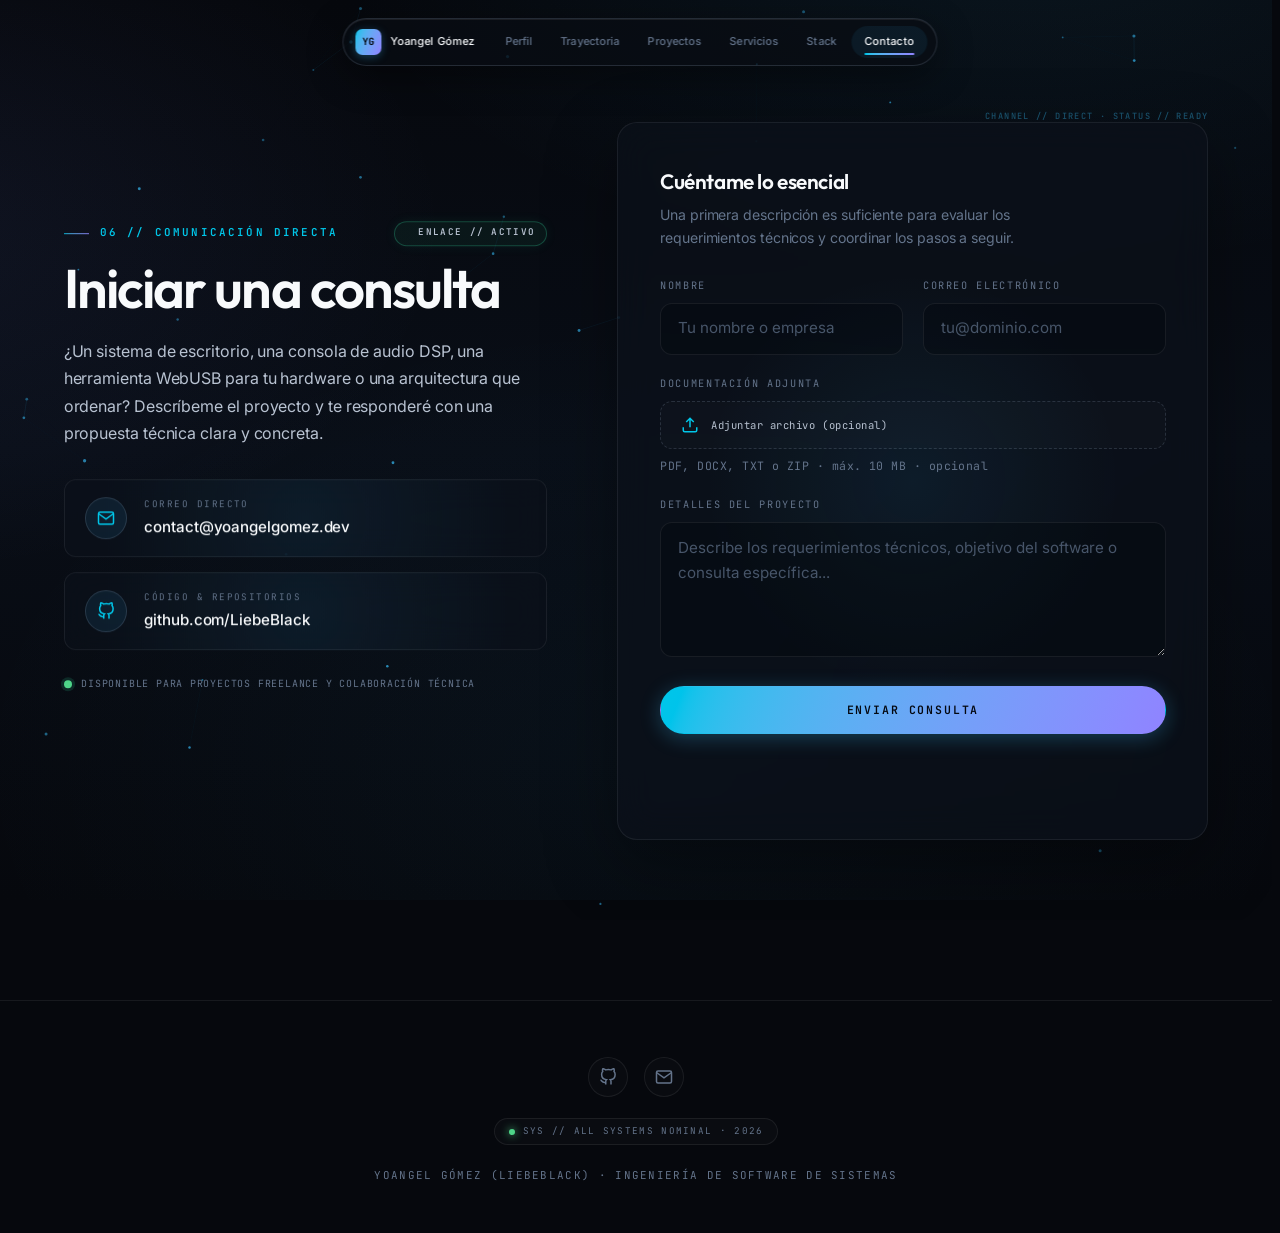
==== commit e9147117: "12.23" ====
--- a/docs/contacto.html
+++ b/docs/contacto.html
@@ -113,11 +113,17 @@
 
     <main>
         <section class="contact-section" id="contacto" aria-label="Formulario y canales de contacto">
+            <!-- Quantum Particle Canvas -->
+            <canvas id="atomic-canvas" class="atomic-canvas" aria-hidden="true"></canvas>
+
             <div class="contact-shell">
 
                 <!-- Info & Channels Aside -->
                 <aside class="contact-aside" data-aos="fade-up">
-                    <span class="section-label">06 // Comunicación Directa</span>
+                    <div style="display: flex; align-items: center; justify-content: space-between; gap: 0.8rem; flex-wrap: wrap;">
+                        <span class="section-label">06 // Comunicación Directa</span>
+                        <span class="telemetry-badge">ENLACE // ACTIVO</span>
+                    </div>
                     <h1 class="title-extreme">Iniciar una consulta</h1>
                     <p class="contact-intro">
                         ¿Un sistema de escritorio, una consola de audio DSP, una herramienta WebUSB
--- a/docs/css/base.css
+++ b/docs/css/base.css
@@ -585,14 +585,58 @@
     }
 }
 
-/* ── 12. Accessibility & Reduced Motion ───────────────────────────────────── */
+/* ── 12. Atomic Visual Primitives & Telemetry ─────────────────────────────── */
+.atomic-canvas {
+    position: absolute;
+    inset: 0;
+    width: 100%;
+    height: 100%;
+    pointer-events: none;
+    z-index: 0;
+    opacity: 0.75;
+}
+
+.telemetry-badge {
+    display: inline-flex;
+    align-items: center;
+    gap: 0.45rem;
+    padding: 0.24rem 0.68rem;
+    font-family: var(--font-mono);
+    font-size: 0.58rem;
+    font-weight: 600;
+    letter-spacing: 0.14em;
+    text-transform: uppercase;
+    color: var(--emerald);
+    background: rgba(52, 211, 153, 0.06);
+    border: 1px solid rgba(52, 211, 153, 0.28);
+    border-radius: var(--r-pill);
+    box-shadow: 0 0 12px rgba(52, 211, 153, 0.08);
+}
+
+.telemetry-badge::before {
+    content: '';
+    width: 5px;
+    height: 5px;
+    border-radius: 50%;
+    background: var(--emerald);
+    box-shadow: 0 0 8px var(--emerald);
+    animation: telemetryPulse 2.2s ease-in-out infinite;
+}
+
+@keyframes telemetryPulse {
+    0%, 100% { opacity: 0.4; transform: scale(0.85); }
+    50%      { opacity: 1; transform: scale(1.15); }
+}
+
+/* ── 13. Accessibility & Reduced Motion ───────────────────────────────────── */
 @media (prefers-reduced-motion: reduce) {
     html {
         scroll-behavior: auto;
     }
 
-    body::before {
-        display: none;
+    body::before,
+    .atomic-canvas {
+        display: none !important;
     }
 
     *,
@@ -608,3 +652,4 @@
         transform: none !important;
     }
 }
+
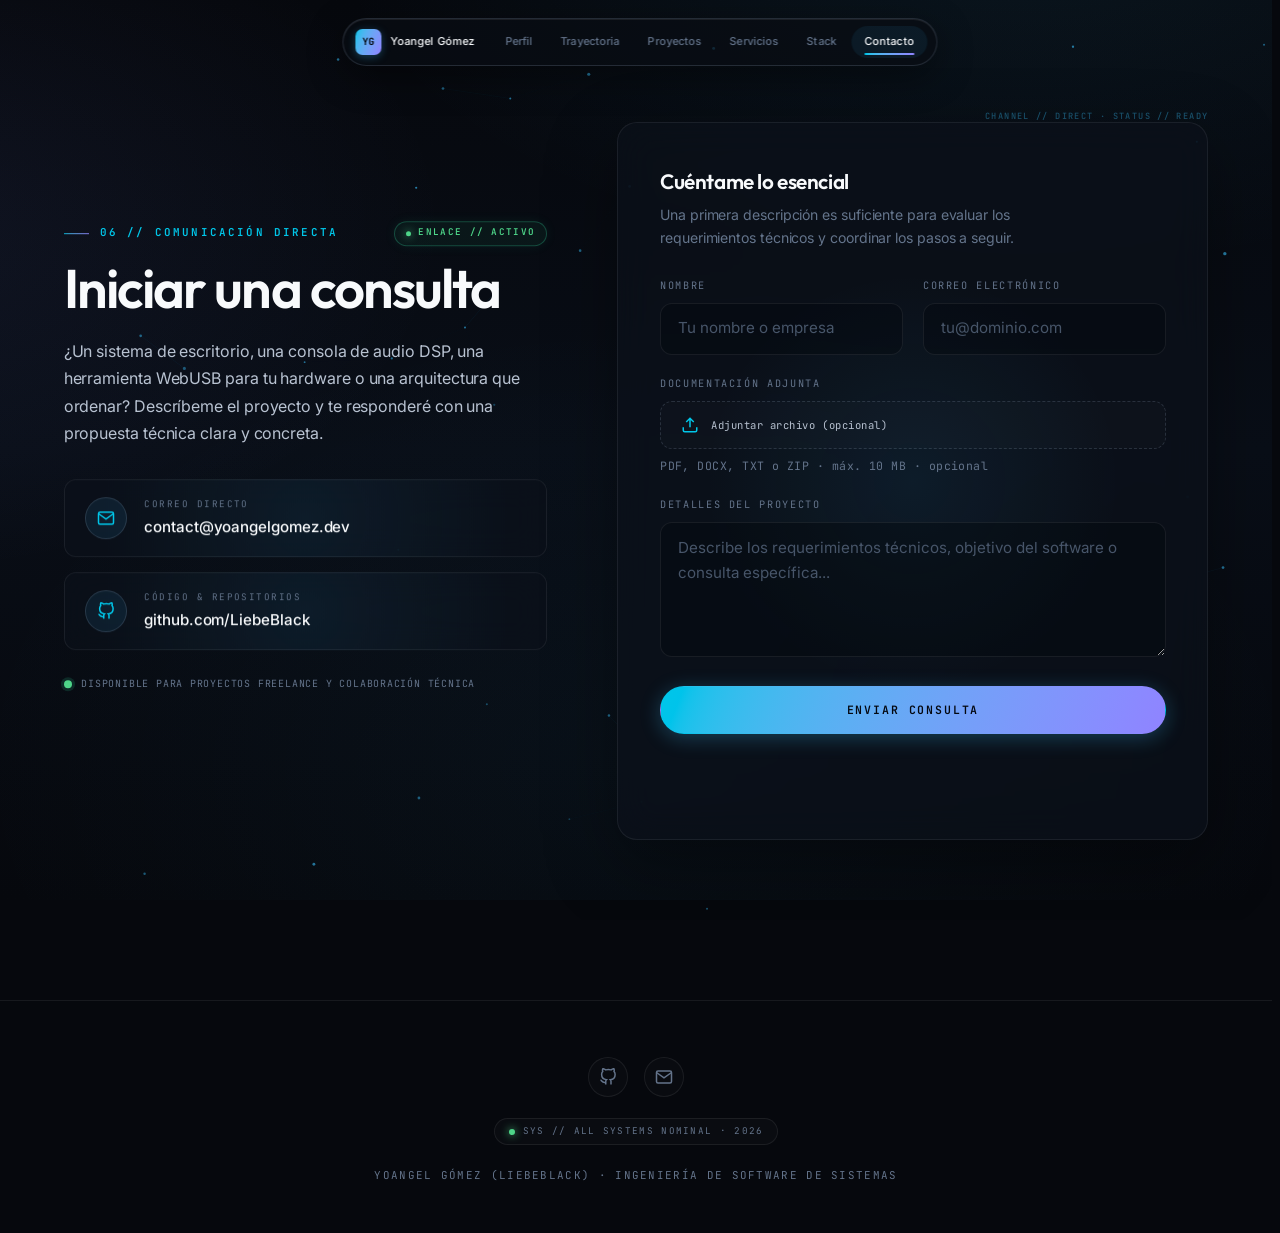
==== commit 9f290f18: "de" ====
--- a/docs/contacto.html
+++ b/docs/contacto.html
@@ -12,6 +12,7 @@
     <meta name="author" content="Yoangel Gómez">
     <link rel="canonical" href="https://liebeblack.github.io/LiebeBlack/contacto.html">
     <link rel="icon" href="favicon.ico" type="image/x-icon">
+    <meta name="google-site-verification" content="sIcVnR7j8Ux5H0mz0PAwFFTlCZnvJDmp1WnddLR1kUI">
 
     <!-- Open Graph -->
     <meta property="og:site_name" content="Yoangel Gómez · LiebeBlack">
@@ -75,8 +76,8 @@
         </style>
     </noscript>
 
-    <link rel="stylesheet" href="css/base.css?v=15.0">
-    <link rel="stylesheet" href="css/contact.css?v=15.0">
+    <link rel="stylesheet" href="css/base.css?v=16.0">
+    <link rel="stylesheet" href="css/contact.css?v=16.0">
 </head>
 
 <body class="contact-page">
@@ -120,7 +121,7 @@
 
                 <!-- Info & Channels Aside -->
                 <aside class="contact-aside" data-aos="fade-up">
-                    <div style="display: flex; align-items: center; justify-content: space-between; gap: 0.8rem; flex-wrap: wrap;">
+                    <div class="contact-aside__header">
                         <span class="section-label">06 // Comunicación Directa</span>
                         <span class="telemetry-badge">ENLACE // ACTIVO</span>
                     </div>
@@ -134,7 +135,7 @@
                     <div class="contact-channels">
                         <a href="mailto:contact@yoangelgomez.dev" class="channel-card">
                             <span class="channel-card__icon" aria-hidden="true">
-                                <svg width="18" height="18" viewBox="0 0 24 24" fill="none" stroke="currentColor" stroke-width="2"><path d="M4 4h16c1.1 0 2 .9 2 2v12c0 1.1-.9 2-2 2H4c-1.1 0-2-.9-2-2V6c0-1.1.9-2 2-2z"></path><polyline points="22,6 12,13 2,6"></polyline></svg>
+                                <svg width="18" height="18" viewBox="0 0 24 24" fill="none" stroke="currentColor" stroke-width="2" aria-hidden="true" focusable="false"><path d="M4 4h16c1.1 0 2 .9 2 2v12c0 1.1-.9 2-2 2H4c-1.1 0-2-.9-2-2V6c0-1.1.9-2 2-2z"></path><polyline points="22,6 12,13 2,6"></polyline></svg>
                             </span>
                             <span class="channel-card__body">
                                 <span class="channel-card__label">Correo Directo</span>
@@ -144,7 +145,7 @@
 
                         <a href="https://github.com/LiebeBlack" target="_blank" rel="noopener noreferrer" class="channel-card">
                             <span class="channel-card__icon" aria-hidden="true">
-                                <svg width="18" height="18" viewBox="0 0 24 24" fill="none" stroke="currentColor" stroke-width="2"><path d="M9 19c-5 1.5-5-2.5-7-3m14 6v-3.87a3.37 3.37 0 0 0-.94-2.61c3.14-.35 6.44-1.54 6.44-7A5.44 5.44 0 0 0 20 4.77 5.07 5.07 0 0 0 19.91 1S18.73.65 16 2.48a13.38 13.38 0 0 0-7 0C6.27.65 5.09 1 5.09 1A5.07 5.07 0 0 0 5 4.77a5.44 5.44 0 0 0-1.5 3.78c0 5.42 3.3 6.61 6.44 7A3.37 3.37 0 0 0 9 18.13V22"></path></svg>
+                                <svg width="18" height="18" viewBox="0 0 24 24" fill="none" stroke="currentColor" stroke-width="2" aria-hidden="true" focusable="false"><path d="M9 19c-5 1.5-5-2.5-7-3m14 6v-3.87a3.37 3.37 0 0 0-.94-2.61c3.14-.35 6.44-1.54 6.44-7A5.44 5.44 0 0 0 20 4.77 5.07 5.07 0 0 0 19.91 1S18.73.65 16 2.48a13.38 13.38 0 0 0-7 0C6.27.65 5.09 1 5.09 1A5.07 5.07 0 0 0 5 4.77a5.44 5.44 0 0 0-1.5 3.78c0 5.42 3.3 6.61 6.44 7A3.37 3.37 0 0 0 9 18.13V22"></path></svg>
                             </span>
                             <span class="channel-card__body">
                                 <span class="channel-card__label">Código &amp; Repositorios</span>
@@ -180,15 +181,15 @@
                         </div>
 
                         <div class="form-group">
-                            <label class="form-label">Documentación adjunta</label>
+                            <span class="form-label" id="file-label-text">Documentación adjunta</span>
                             <div class="file-input-wrapper">
                                 <label for="file-upload" class="file-label">
-                                    <svg width="18" height="18" viewBox="0 0 24 24" fill="none" stroke="currentColor" stroke-width="2" aria-hidden="true"><path d="M21 15v4a2 2 0 0 1-2 2H5a2 2 0 0 1-2-2v-4M17 8l-5-5-5 5M12 3v12"/></svg>
+                                    <svg width="18" height="18" viewBox="0 0 24 24" fill="none" stroke="currentColor" stroke-width="2" aria-hidden="true" focusable="false"><path d="M21 15v4a2 2 0 0 1-2 2H5a2 2 0 0 1-2-2v-4M17 8l-5-5-5 5M12 3v12"/></svg>
                                     <span id="file-name">Adjuntar archivo (opcional)</span>
                                 </label>
-                                <input type="file" id="file-upload" name="attachment" accept=".pdf,.doc,.docx,.txt,.zip">
+                                <input type="file" id="file-upload" name="attachment" accept=".pdf,.doc,.docx,.txt,.zip" class="visually-hidden-file" aria-labelledby="file-label-text file-name" aria-describedby="file-hint">
                             </div>
-                            <p class="form-hint">PDF, DOCX, TXT o ZIP · máx. 10 MB · opcional</p>
+                            <p class="form-hint" id="file-hint">PDF, DOCX, TXT o ZIP · máx. 10 MB · opcional</p>
                         </div>
 
                         <div class="form-group">
@@ -213,12 +214,12 @@
         <div class="footer-content">
             <div class="footer-links">
                 <a href="https://github.com/LiebeBlack/" target="_blank" rel="noopener noreferrer" aria-label="Perfil de GitHub de LiebeBlack">
-                    <svg width="18" height="18" viewBox="0 0 24 24" fill="none" stroke="currentColor" stroke-width="2" aria-hidden="true">
+                    <svg width="18" height="18" viewBox="0 0 24 24" fill="none" stroke="currentColor" stroke-width="2" aria-hidden="true" focusable="false">
                         <path d="M9 19c-5 1.5-5-2.5-7-3m14 6v-3.87a3.37 3.37 0 0 0-.94-2.61c3.14-.35 6.44-1.54 6.44-7A5.44 5.44 0 0 0 20 4.77 5.07 5.07 0 0 0 19.91 1S18.73.65 16 2.48a13.38 13.38 0 0 0-7 0C6.27.65 5.09 1 5.09 1A5.07 5.07 0 0 0 5 4.77a5.44 5.44 0 0 0-1.5 3.78c0 5.42 3.3 6.61 6.44 7A3.37 3.37 0 0 0 9 18.13V22"></path>
                     </svg>
                 </a>
                 <a href="mailto:contact@yoangelgomez.dev" aria-label="Enviar correo electrónico directo a Yoangel Gómez">
-                    <svg width="18" height="18" viewBox="0 0 24 24" fill="none" stroke="currentColor" stroke-width="2" aria-hidden="true">
+                    <svg width="18" height="18" viewBox="0 0 24 24" fill="none" stroke="currentColor" stroke-width="2" aria-hidden="true" focusable="false">
                         <path d="M4 4h16c1.1 0 2 .9 2 2v12c0 1.1-.9 2-2 2H4c-1.1 0-2-.9-2-2V6c0-1.1.9-2 2-2z"></path>
                         <polyline points="22,6 12,13 2,6"></polyline>
                     </svg>
@@ -233,8 +234,8 @@
     </footer>
 
     <!-- Scripts -->
-    <script src="js/common.js?v=15.0"></script>
-    <script src="js/contact.js?v=15.0"></script>
+    <script src="js/common.js?v=16.0"></script>
+    <script src="js/contact.js?v=16.0"></script>
 </body>
 
 </html>
--- a/docs/css/base.css
+++ b/docs/css/base.css
@@ -36,10 +36,16 @@
     --tx-2: #64748b;
     --tx-3: #475569;
 
-    /* Perceptual OKLCH Accents (Modern Chrome 157+ & Firefox 167+) */
+    /* Perceptual OKLCH Accents with Solid Fallbacks */
+    --accent: #38bdf8;
     --accent: oklch(0.76 0.14 216);
+    --accent-glow: #7dd3fc;
     --accent-glow: oklch(0.85 0.12 210);
+    --accent-2: #818cf8;
     --accent-2: oklch(0.68 0.18 285);
+    --emerald: #34d399;
+    --emerald: oklch(0.78 0.16 155);
+    --accent-emerald: #34d399;
     --accent-emerald: oklch(0.78 0.16 155);
     --accent-soft: rgba(56, 189, 248, 0.09);
     --accent-soft-2: rgba(129, 140, 248, 0.08);
@@ -256,6 +262,7 @@
     display: flex;
     align-items: center;
     gap: 0.95rem;
+    max-width: 100%;
     padding: 0.42rem 0.6rem 0.42rem 0.75rem;
     background: rgba(8, 12, 19, 0.75);
     backdrop-filter: blur(18px) saturate(160%);
@@ -280,6 +287,7 @@
     text-decoration: none;
     white-space: nowrap;
     padding-right: 0.15rem;
+    flex-shrink: 0;
 }
 
 .nav-brand__mark {
@@ -311,6 +319,13 @@
     margin: 0;
     padding: 0;
     white-space: nowrap;
+    overflow-x: auto;
+    scrollbar-width: none;
+    -ms-overflow-style: none;
+}
+
+.nav-contact__links::-webkit-scrollbar {
+    display: none;
 }
 
 .nav-contact__links a {
@@ -325,6 +340,7 @@
     padding: 0.45rem 0.8rem;
     border-radius: var(--r-pill);
     white-space: nowrap;
+    flex-shrink: 0;
     transition: color 0.3s var(--ease), background 0.3s var(--ease);
 }
 
--- a/docs/css/contact.css
+++ b/docs/css/contact.css
@@ -46,6 +46,14 @@
 .contact-aside {
     position: sticky;
     top: 6.2rem;
+}
+
+.contact-aside__header {
+    display: flex;
+    align-items: center;
+    justify-content: space-between;
+    gap: 0.8rem;
+    flex-wrap: wrap;
 }
 
 .contact-aside .title-extreme {
@@ -315,8 +323,25 @@
     color: var(--accent);
 }
 
-input[type="file"] {
-    display: none;
+.visually-hidden-file {
+    position: absolute;
+    width: 1px;
+    height: 1px;
+    padding: 0;
+    margin: -1px;
+    overflow: hidden;
+    clip: rect(0, 0, 0, 0);
+    white-space: nowrap;
+    border: 0;
+}
+
+input[type="file"]:focus-visible + .file-label,
+.file-label:focus-within {
+    color: var(--tx-0);
+    border-color: var(--accent);
+    background: var(--accent-soft);
+    outline: 2px solid var(--accent);
+    outline-offset: 3px;
 }
 
 .form-hint {
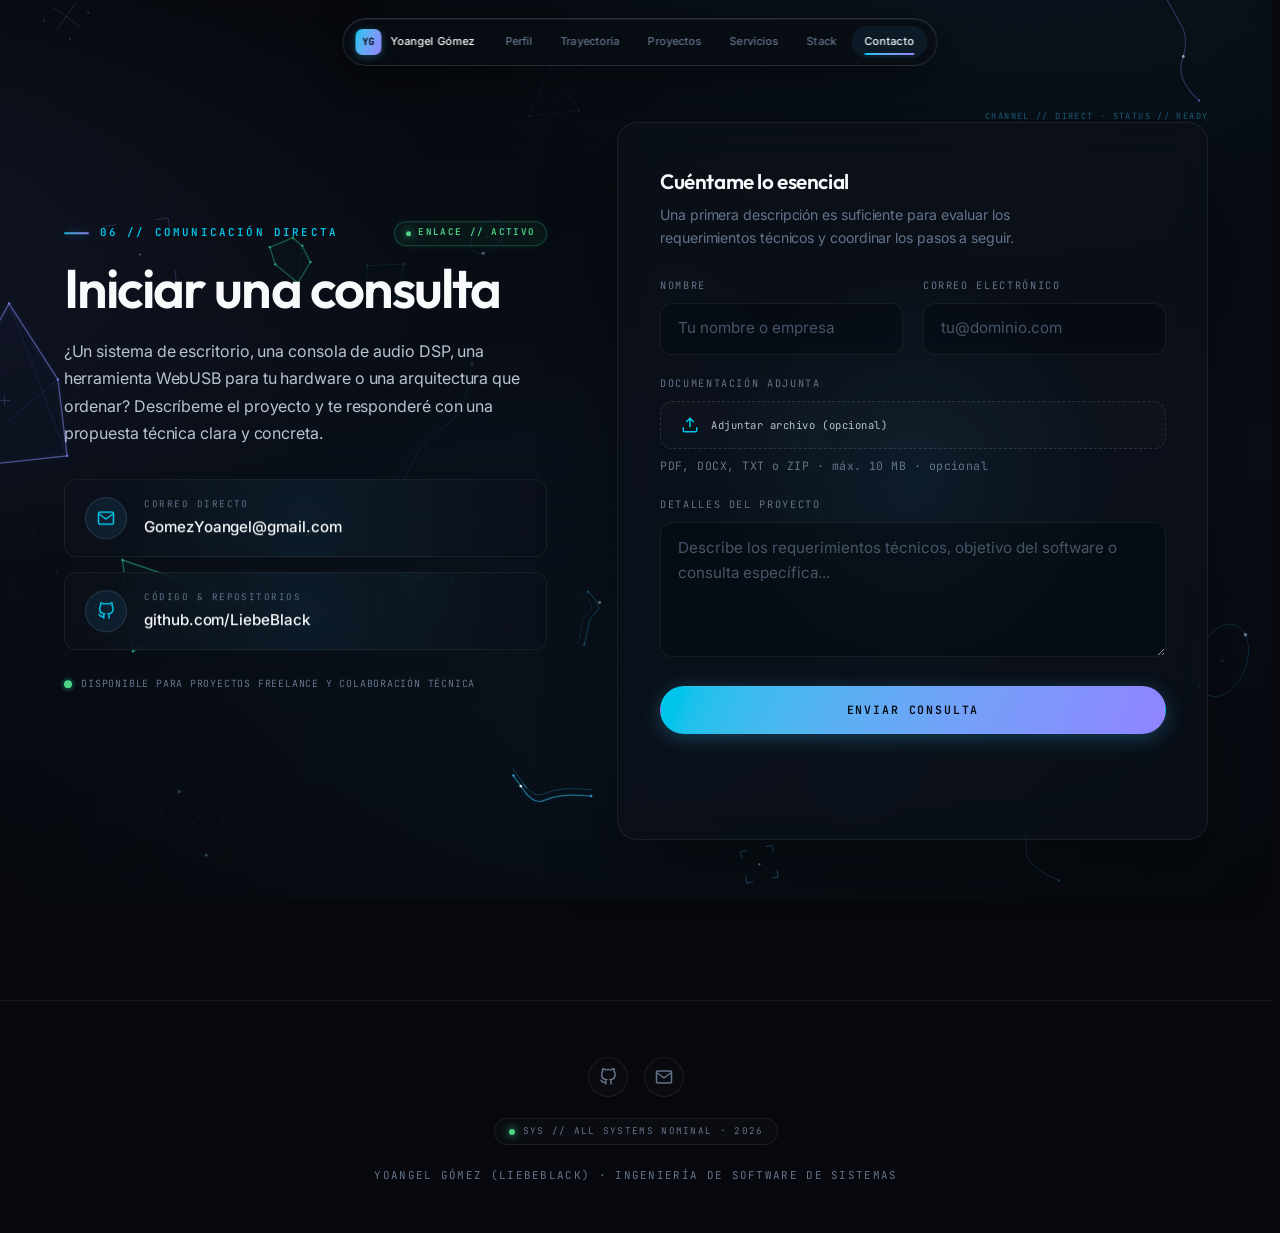
==== commit 7c69508c: "hmm1" ====
--- a/docs/contacto.html
+++ b/docs/contacto.html
@@ -54,7 +54,7 @@
         "@type": "Person",
         "name": "Yoangel Gómez",
         "alternateName": "LiebeBlack",
-        "email": "contact@yoangelgomez.dev",
+        "email": "GomezYoangel@gmail.com",
         "url": "https://liebeblack.github.io/LiebeBlack/",
         "sameAs": [
           "https://github.com/LiebeBlack"
@@ -76,8 +76,8 @@
         </style>
     </noscript>
 
-    <link rel="stylesheet" href="css/base.css?v=16.0">
-    <link rel="stylesheet" href="css/contact.css?v=16.0">
+    <link rel="stylesheet" href="css/base.css?v=20.0">
+    <link rel="stylesheet" href="css/contact.css?v=20.0">
 </head>
 
 <body class="contact-page">
@@ -91,6 +91,9 @@
         <div class="preloader__logo">YG</div>
         <span class="preloader__status">Iniciando canal // Seguro</span>
     </div>
+
+    <!-- Quantum Particle Canvas (Whole Page Fullscreen Living Network) -->
+    <canvas id="atomic-canvas" class="atomic-canvas" aria-hidden="true"></canvas>
 
     <!-- Floating Pill Navigation -->
     <header>
@@ -114,9 +117,6 @@
 
     <main>
         <section class="contact-section" id="contacto" aria-label="Formulario y canales de contacto">
-            <!-- Quantum Particle Canvas -->
-            <canvas id="atomic-canvas" class="atomic-canvas" aria-hidden="true"></canvas>
-
             <div class="contact-shell">
 
                 <!-- Info & Channels Aside -->
@@ -133,13 +133,13 @@
                     </p>
 
                     <div class="contact-channels">
-                        <a href="mailto:contact@yoangelgomez.dev" class="channel-card">
+                        <a href="mailto:GomezYoangel@gmail.com" class="channel-card">
                             <span class="channel-card__icon" aria-hidden="true">
                                 <svg width="18" height="18" viewBox="0 0 24 24" fill="none" stroke="currentColor" stroke-width="2" aria-hidden="true" focusable="false"><path d="M4 4h16c1.1 0 2 .9 2 2v12c0 1.1-.9 2-2 2H4c-1.1 0-2-.9-2-2V6c0-1.1.9-2 2-2z"></path><polyline points="22,6 12,13 2,6"></polyline></svg>
                             </span>
                             <span class="channel-card__body">
                                 <span class="channel-card__label">Correo Directo</span>
-                                <span class="channel-card__value">contact@yoangelgomez.dev</span>
+                                <span class="channel-card__value">GomezYoangel@gmail.com</span>
                             </span>
                         </a>
 
@@ -218,7 +218,7 @@
                         <path d="M9 19c-5 1.5-5-2.5-7-3m14 6v-3.87a3.37 3.37 0 0 0-.94-2.61c3.14-.35 6.44-1.54 6.44-7A5.44 5.44 0 0 0 20 4.77 5.07 5.07 0 0 0 19.91 1S18.73.65 16 2.48a13.38 13.38 0 0 0-7 0C6.27.65 5.09 1 5.09 1A5.07 5.07 0 0 0 5 4.77a5.44 5.44 0 0 0-1.5 3.78c0 5.42 3.3 6.61 6.44 7A3.37 3.37 0 0 0 9 18.13V22"></path>
                     </svg>
                 </a>
-                <a href="mailto:contact@yoangelgomez.dev" aria-label="Enviar correo electrónico directo a Yoangel Gómez">
+                <a href="mailto:GomezYoangel@gmail.com" aria-label="Enviar correo electrónico directo a Yoangel Gómez">
                     <svg width="18" height="18" viewBox="0 0 24 24" fill="none" stroke="currentColor" stroke-width="2" aria-hidden="true" focusable="false">
                         <path d="M4 4h16c1.1 0 2 .9 2 2v12c0 1.1-.9 2-2 2H4c-1.1 0-2-.9-2-2V6c0-1.1.9-2 2-2z"></path>
                         <polyline points="22,6 12,13 2,6"></polyline>
@@ -234,8 +234,8 @@
     </footer>
 
     <!-- Scripts -->
-    <script src="js/common.js?v=16.0"></script>
-    <script src="js/contact.js?v=16.0"></script>
+    <script src="js/common.js?v=20.0"></script>
+    <script src="js/contact.js?v=20.0"></script>
 </body>
 
 </html>
--- a/docs/css/base.css
+++ b/docs/css/base.css
@@ -390,9 +390,17 @@
 .section-label::before {
     content: '';
     width: 1.6rem;
-    height: 1px;
+    height: 1.5px;
     background: var(--grad);
     opacity: 0.9;
+    border-radius: 1px;
+    box-shadow: 0 0 8px rgba(56, 189, 248, 0.45);
+    animation: quantumLabelPulse 3s ease-in-out infinite alternate;
+}
+
+@keyframes quantumLabelPulse {
+    0%   { transform: scaleX(0.85); opacity: 0.5; box-shadow: 0 0 4px rgba(56, 189, 248, 0.25); }
+    100% { transform: scaleX(1.15); opacity: 1; box-shadow: 0 0 10px rgba(56, 189, 248, 0.85); }
 }
 
 .section-title {
@@ -603,13 +611,16 @@
 
 /* ── 12. Atomic Visual Primitives & Telemetry ─────────────────────────────── */
 .atomic-canvas {
-    position: absolute;
-    inset: 0;
-    width: 100%;
-    height: 100%;
+    position: fixed;
+    top: 0;
+    left: 0;
+    width: 100vw;
+    height: 100vh;
+    width: 100dvw;
+    height: 100dvh;
     pointer-events: none;
     z-index: 0;
-    opacity: 0.75;
+    opacity: 0.88;
 }
 
 .telemetry-badge {
@@ -644,28 +655,10 @@
     50%      { opacity: 1; transform: scale(1.15); }
 }
 
-/* ── 13. Accessibility & Reduced Motion ───────────────────────────────────── */
+/* ── 13. Accessibility & Motion Polish ───────────────────────────────────── */
 @media (prefers-reduced-motion: reduce) {
     html {
         scroll-behavior: auto;
     }
-
-    body::before,
-    .atomic-canvas {
-        display: none !important;
-    }
-
-    *,
-    *::before,
-    *::after {
-        animation-duration: 0.001ms !important;
-        animation-iteration-count: 1 !important;
-        transition-duration: 0.001ms !important;
-    }
-
-    html.js [data-aos] {
-        opacity: 1 !important;
-        transform: none !important;
-    }
-}
-
+}
+
--- a/docs/css/contact.css
+++ b/docs/css/contact.css
@@ -461,11 +461,3 @@
     }
 }
 
-/* ── 5. Reduced Motion ────────────────────────────────────────────────────── */
-@media (prefers-reduced-motion: reduce) {
-    .contact-section::before,
-    .contact-note__dot,
-    .contact-form-wrapper::before {
-        animation: none;
-    }
-}
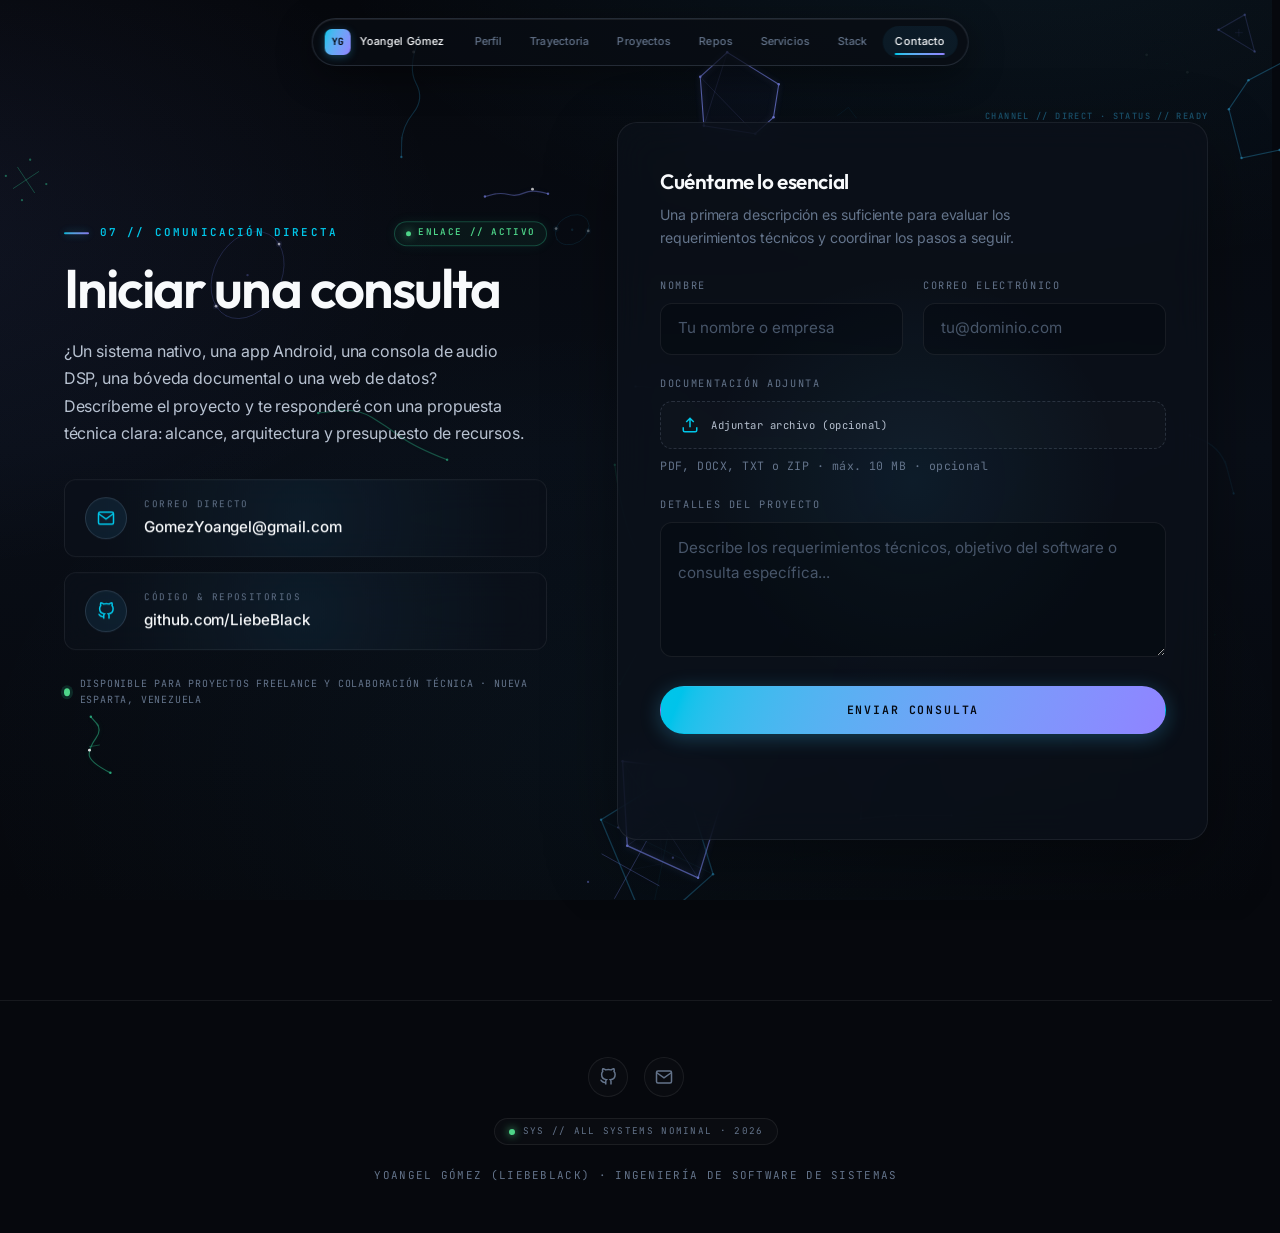
==== commit 952e78e8: "Actualiza el portafolio con los 27 repositorios públicos Revisa el perfil de GitHub y reemplaza los " ====
--- a/docs/contacto.html
+++ b/docs/contacto.html
@@ -4,11 +4,11 @@
 <head>
     <meta charset="UTF-8">
     <meta name="viewport" content="width=device-width, initial-scale=1.0, viewport-fit=cover">
-    <title>Contacto | Yoangel Gómez (LiebeBlack) · Ingeniería de Software</title>
+    <title>Contacto | Yoangel Gómez (LiebeBlack) · Software de Sistemas</title>
     <meta name="color-scheme" content="dark">
     <meta name="theme-color" content="#06080d">
-    <meta name="description" content="Contacta a Yoangel Gómez (LiebeBlack) para proyectos de ingeniería de software de sistemas: C++ nativo (Direct3D 11), procesamiento de audio DSP en Python, interfaces WebUSB y optimización AOSP.">
-    <meta name="keywords" content="Yoangel Gómez, LiebeBlack, Contacto, Consultoría de Software, C++, Python, DSP Audio, WebUSB, Android, AOSP, Software a Medida">
+    <meta name="description" content="Contacta a Yoangel Gómez (LiebeBlack) para proyectos de software nativo C++ y Rust, apps Android en Kotlin, audio DSP en Python, sistemas seguros con criptografía y herramientas WebUSB.">
+    <meta name="keywords" content="Yoangel Gómez, LiebeBlack, Matsuri Wasp Protocol, Contacto, Consultoría de Software, C++, Rust, Kotlin, Android, Python, DSP Audio, Criptografía, WebUSB, AOSP, Software a Medida">
     <meta name="author" content="Yoangel Gómez">
     <link rel="canonical" href="https://liebeblack.github.io/LiebeBlack/contacto.html">
     <link rel="icon" href="favicon.ico" type="image/x-icon">
@@ -17,7 +17,7 @@
     <!-- Open Graph -->
     <meta property="og:site_name" content="Yoangel Gómez · LiebeBlack">
     <meta property="og:title" content="Contacto | Yoangel Gómez — Ingeniería de Software">
-    <meta property="og:description" content="Inicia una consulta para desarrollo de software de sistemas, consolas de audio DSP, herramientas para hardware o arquitectura técnica.">
+    <meta property="og:description" content="Inicia una consulta para software nativo, apps Android, consolas de audio DSP, sistemas seguros o herramientas para hardware.">
     <meta property="og:type" content="website">
     <meta property="og:url" content="https://liebeblack.github.io/LiebeBlack/contacto.html">
     <meta property="og:image" content="https://liebeblack.github.io/LiebeBlack/img/avatar_premium.png">
@@ -26,7 +26,7 @@
     <!-- Twitter -->
     <meta name="twitter:card" content="summary_large_image">
     <meta name="twitter:title" content="Contacto | Yoangel Gómez — Ingeniería de Software">
-    <meta name="twitter:description" content="Canal directo de contacto para consultas de desarrollo de software, audio DSP y bajo nivel.">
+    <meta name="twitter:description" content="Canal directo de contacto para software nativo, apps Android, audio DSP, criptografía y bajo nivel.">
     <meta name="twitter:image" content="https://liebeblack.github.io/LiebeBlack/img/avatar_premium.png">
 
     <!-- Speculation Rules API (Chrome 157+ / Chromium Instant Navigation) -->
@@ -53,9 +53,17 @@
       "mainEntity": {
         "@type": "Person",
         "name": "Yoangel Gómez",
-        "alternateName": "LiebeBlack",
+        "alternateName": [
+          "LiebeBlack",
+          "Matsuri_Wasp-Protocol"
+        ],
         "email": "GomezYoangel@gmail.com",
         "url": "https://liebeblack.github.io/LiebeBlack/",
+        "address": {
+          "@type": "PostalAddress",
+          "addressRegion": "Nueva Esparta",
+          "addressCountry": "VE"
+        },
         "sameAs": [
           "https://github.com/LiebeBlack"
         ]
@@ -76,8 +84,8 @@
         </style>
     </noscript>
 
-    <link rel="stylesheet" href="css/base.css?v=20.0">
-    <link rel="stylesheet" href="css/contact.css?v=20.0">
+    <link rel="stylesheet" href="css/base.css?v=23.0">
+    <link rel="stylesheet" href="css/contact.css?v=23.0">
 </head>
 
 <body class="contact-page">
@@ -107,6 +115,7 @@
                     <li><a href="index.html#perfil">Perfil</a></li>
                     <li><a href="index.html#experiencia">Trayectoria</a></li>
                     <li><a href="index.html#proyectos">Proyectos</a></li>
+                    <li><a href="index.html#repositorios">Repos</a></li>
                     <li><a href="index.html#servicios">Servicios</a></li>
                     <li><a href="index.html#stack">Stack</a></li>
                     <li><a href="contacto.html" aria-current="page">Contacto</a></li>
@@ -122,14 +131,14 @@
                 <!-- Info & Channels Aside -->
                 <aside class="contact-aside" data-aos="fade-up">
                     <div class="contact-aside__header">
-                        <span class="section-label">06 // Comunicación Directa</span>
+                        <span class="section-label">07 // Comunicación Directa</span>
                         <span class="telemetry-badge">ENLACE // ACTIVO</span>
                     </div>
                     <h1 class="title-extreme">Iniciar una consulta</h1>
                     <p class="contact-intro">
-                        ¿Un sistema de escritorio, una consola de audio DSP, una herramienta WebUSB
-                        para tu hardware o una arquitectura que ordenar? Descríbeme el proyecto y te
-                        responderé con una propuesta técnica clara y concreta.
+                        ¿Un sistema nativo, una app Android, una consola de audio DSP, una bóveda
+                        documental o una web de datos? Descríbeme el proyecto y te responderé con una
+                        propuesta técnica clara: alcance, arquitectura y presupuesto de recursos.
                     </p>
 
                     <div class="contact-channels">
@@ -156,7 +165,7 @@
 
                     <div class="contact-note">
                         <span class="contact-note__dot" aria-hidden="true"></span>
-                        <span>Disponible para proyectos freelance y colaboración técnica</span>
+                        <span>Disponible para proyectos freelance y colaboración técnica · Nueva Esparta, Venezuela</span>
                     </div>
                 </aside>
 
@@ -234,8 +243,8 @@
     </footer>
 
     <!-- Scripts -->
-    <script src="js/common.js?v=20.0"></script>
-    <script src="js/contact.js?v=20.0"></script>
+    <script src="js/common.js?v=23.0"></script>
+    <script src="js/contact.js?v=23.0"></script>
 </body>
 
 </html>
